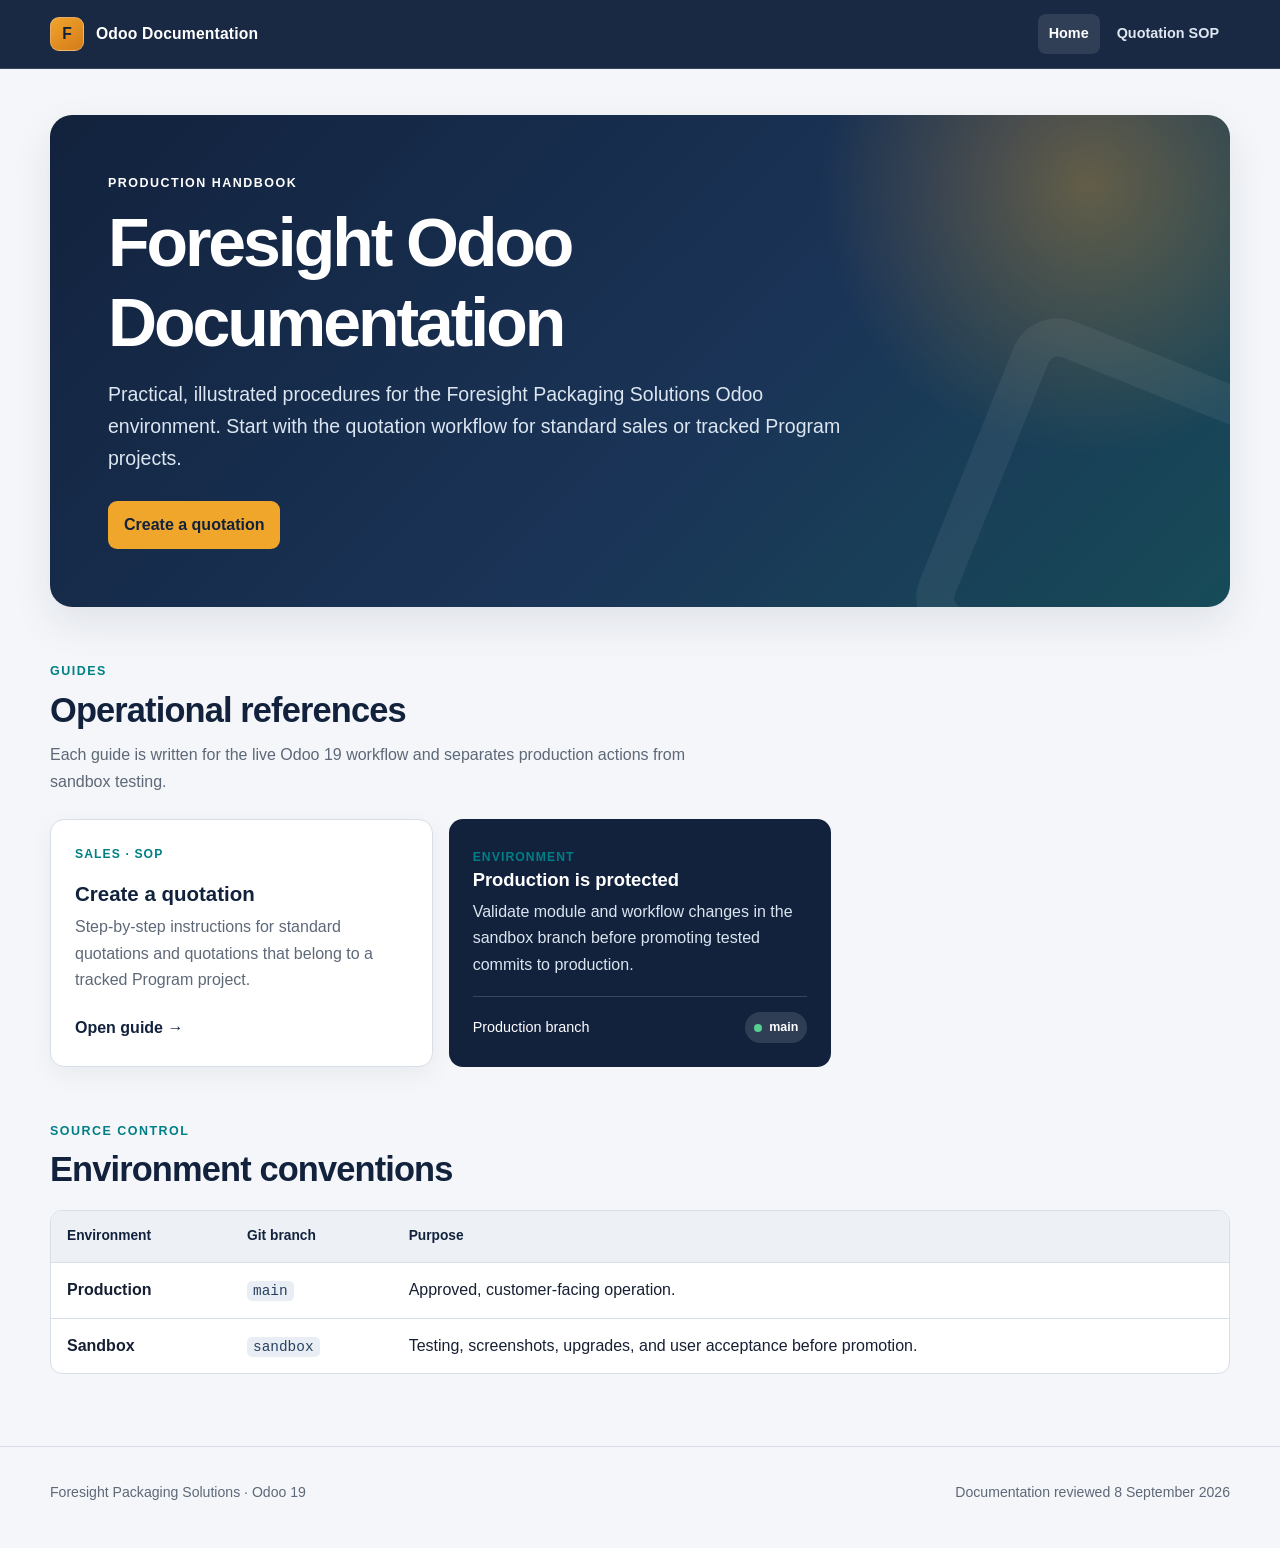
==== docs/index.html @ 3a99ae51 "Publish sanitized Odoo quotation documentation" ====
<!doctype html>
<html lang="en">
<head>
  <meta charset="utf-8">
  <meta name="viewport" content="width=device-width, initial-scale=1">
  <meta name="description" content="Operational documentation for the Foresight Packaging Solutions Odoo environment.">
  <meta name="theme-color" content="#12223d">
  <title>Foresight Odoo Documentation</title>
  <link rel="stylesheet" href="assets/docs.css">
</head>
<body>
  <a class="skip-link" href="#main">Skip to documentation</a>
  <header class="site-header">
    <div class="header-inner">
      <a class="brand" href="index.html" aria-label="Foresight Odoo Documentation home">
        <span class="brand-mark" aria-hidden="true">F</span>
        <span>Odoo Documentation</span>
      </a>
      <nav class="site-nav" aria-label="Primary navigation">
        <a href="index.html" aria-current="page">Home</a>
        <a href="quotation-sop.html">Quotation SOP</a>
      </nav>
    </div>
  </header>

  <main id="main" class="page-shell">
    <section class="hero" aria-labelledby="home-title">
      <p class="eyebrow">Production handbook</p>
      <h1 id="home-title">Foresight Odoo Documentation</h1>
      <p class="lede">Practical, illustrated procedures for the Foresight Packaging Solutions Odoo environment. Start with the quotation workflow for standard sales or tracked Program projects.</p>
      <div class="hero-actions">
        <a class="button button-primary" href="quotation-sop.html">Create a quotation</a>
      </div>
    </section>

    <section class="section" aria-labelledby="guides-title">
      <p class="eyebrow">Guides</p>
      <h2 id="guides-title">Operational references</h2>
      <p class="section-intro">Each guide is written for the live Odoo 19 workflow and separates production actions from sandbox testing.</p>
      <div class="card-grid">
        <a class="doc-card" href="quotation-sop.html">
          <span class="card-kicker">Sales · SOP</span>
          <h3>Create a quotation</h3>
          <p>Step-by-step instructions for standard quotations and quotations that belong to a tracked Program project.</p>
          <span class="card-link">Open guide</span>
        </a>

        <div class="status-card">
          <span class="card-kicker">Environment</span>
          <h3>Production is protected</h3>
          <p>Validate module and workflow changes in the sandbox branch before promoting tested commits to production.</p>
          <div class="status-line">
            <span>Production branch</span>
            <span class="status-pill">main</span>
          </div>
        </div>
      </div>
    </section>

    <section class="section" aria-labelledby="environment-title">
      <p class="eyebrow">Source control</p>
      <h2 id="environment-title">Environment conventions</h2>
      <table class="environment-table">
        <thead>
          <tr>
            <th scope="col">Environment</th>
            <th scope="col">Git branch</th>
            <th scope="col">Purpose</th>
          </tr>
        </thead>
        <tbody>
          <tr>
            <td><strong>Production</strong></td>
            <td><code>main</code></td>
            <td>Approved, customer-facing operation.</td>
          </tr>
          <tr>
            <td><strong>Sandbox</strong></td>
            <td><code>sandbox</code></td>
            <td>Testing, screenshots, upgrades, and user acceptance before promotion.</td>
          </tr>
        </tbody>
      </table>
    </section>
  </main>

  <footer class="site-footer">
    <div class="footer-inner">
      <p>Foresight Packaging Solutions · Odoo 19</p>
      <p>Documentation reviewed 8 September 2026</p>
    </div>
  </footer>
</body>
</html>
---- docs/assets/docs.css ----
:root {
  color-scheme: light;
  --ink: #172033;
  --muted: #5d6878;
  --line: #d8dee8;
  --paper: #ffffff;
  --canvas: #f4f6f9;
  --navy: #12223d;
  --navy-2: #1c3152;
  --amber: #f0a52b;
  --amber-soft: #fff3dc;
  --teal: #007f86;
  --teal-soft: #e4f5f4;
  --red: #a93b30;
  --red-soft: #fff0ed;
  --green: #2d7a58;
  --green-soft: #eaf6ef;
  --shadow: 0 16px 40px rgba(18, 34, 61, 0.09);
  --radius: 14px;
}

* {
  box-sizing: border-box;
}

html {
  scroll-behavior: smooth;
}

body {
  margin: 0;
  background: var(--canvas);
  color: var(--ink);
  font-family: Inter, ui-sans-serif, -apple-system, BlinkMacSystemFont, "Segoe UI", sans-serif;
  font-size: 16px;
  line-height: 1.65;
}

img {
  display: block;
  max-width: 100%;
}

a {
  color: var(--teal);
  text-decoration-thickness: 1px;
  text-underline-offset: 3px;
}

a:hover {
  color: #005e64;
}

.skip-link {
  position: fixed;
  z-index: 100;
  top: 10px;
  left: 10px;
  padding: 10px 14px;
  border-radius: 8px;
  background: var(--paper);
  color: var(--ink);
  transform: translateY(-160%);
  transition: transform 160ms ease;
}

.skip-link:focus {
  transform: translateY(0);
}

.site-header {
  position: sticky;
  z-index: 20;
  top: 0;
  border-bottom: 1px solid rgba(255, 255, 255, 0.13);
  background: rgba(18, 34, 61, 0.97);
  color: #fff;
  backdrop-filter: blur(12px);
}

.header-inner {
  display: flex;
  width: min(1180px, calc(100% - 36px));
  min-height: 68px;
  margin: 0 auto;
  align-items: center;
  justify-content: space-between;
  gap: 24px;
}

.brand {
  display: flex;
  align-items: center;
  gap: 12px;
  color: #fff;
  font-size: 0.98rem;
  font-weight: 720;
  letter-spacing: 0.01em;
  text-decoration: none;
}

.brand-mark {
  display: grid;
  width: 34px;
  height: 34px;
  border: 1px solid rgba(255, 255, 255, 0.3);
  border-radius: 9px;
  background: linear-gradient(145deg, var(--amber), #d57b1a);
  color: var(--navy);
  place-items: center;
  font-weight: 850;
}

.site-nav {
  display: flex;
  align-items: center;
  gap: 6px;
}

.site-nav a {
  padding: 8px 11px;
  border-radius: 8px;
  color: #dfe7f2;
  font-size: 0.9rem;
  font-weight: 600;
  text-decoration: none;
}

.site-nav a:hover,
.site-nav a[aria-current="page"] {
  background: rgba(255, 255, 255, 0.1);
  color: #fff;
}

.page-shell {
  width: min(1180px, calc(100% - 36px));
  margin: 0 auto;
  padding: 46px 0 72px;
}

.eyebrow {
  margin: 0 0 8px;
  color: var(--teal);
  font-size: 0.78rem;
  font-weight: 800;
  letter-spacing: 0.12em;
  text-transform: uppercase;
}

h1,
h2,
h3 {
  margin-top: 0;
  color: var(--navy);
  line-height: 1.18;
}

h1 {
  max-width: 820px;
  margin-bottom: 16px;
  font-size: clamp(2.15rem, 6vw, 4.25rem);
  letter-spacing: -0.045em;
}

h2 {
  margin-bottom: 12px;
  font-size: clamp(1.55rem, 3vw, 2.15rem);
  letter-spacing: -0.025em;
}

h3 {
  margin-bottom: 8px;
  font-size: 1.15rem;
}

p {
  margin: 0 0 1rem;
}

.lede {
  max-width: 760px;
  margin-bottom: 26px;
  color: var(--muted);
  font-size: clamp(1.05rem, 2vw, 1.22rem);
}

.hero {
  position: relative;
  overflow: hidden;
  min-height: 330px;
  padding: clamp(30px, 5vw, 58px);
  border-radius: 22px;
  background:
    radial-gradient(circle at 88% 14%, rgba(240, 165, 43, 0.34), transparent 24%),
    linear-gradient(135deg, #12223d 0%, #1a3457 58%, #174b58 100%);
  box-shadow: var(--shadow);
  color: #fff;
}

.hero::after {
  position: absolute;
  right: -70px;
  bottom: -95px;
  width: 270px;
  height: 270px;
  border: 38px solid rgba(255, 255, 255, 0.06);
  border-radius: 48px;
  content: "";
  transform: rotate(22deg);
}

.hero h1,
.hero .eyebrow {
  color: #fff;
}

.hero .lede {
  color: #dce6f1;
}

.hero-actions {
  display: flex;
  flex-wrap: wrap;
  gap: 10px;
}

.button {
  display: inline-flex;
  min-height: 44px;
  padding: 10px 15px;
  border: 1px solid transparent;
  border-radius: 9px;
  align-items: center;
  justify-content: center;
  gap: 8px;
  font-weight: 720;
  text-decoration: none;
}

.button-primary {
  background: var(--amber);
  color: var(--navy);
}

.button-primary:hover {
  background: #ffb94a;
  color: var(--navy);
}

.button-secondary {
  border-color: rgba(255, 255, 255, 0.34);
  background: rgba(255, 255, 255, 0.08);
  color: #fff;
}

.button-secondary:hover {
  background: rgba(255, 255, 255, 0.15);
  color: #fff;
}

.section {
  padding-top: 54px;
}

.section-intro {
  max-width: 680px;
  color: var(--muted);
}

.card-grid {
  display: grid;
  grid-template-columns: repeat(3, minmax(0, 1fr));
  gap: 16px;
  margin-top: 24px;
}

.doc-card {
  display: flex;
  min-height: 230px;
  padding: 24px;
  border: 1px solid var(--line);
  border-radius: var(--radius);
  background: var(--paper);
  box-shadow: 0 8px 24px rgba(18, 34, 61, 0.05);
  flex-direction: column;
  text-decoration: none;
  transition: transform 160ms ease, box-shadow 160ms ease, border-color 160ms ease;
}

.doc-card:hover {
  border-color: #aeb8c8;
  box-shadow: 0 16px 34px rgba(18, 34, 61, 0.09);
  transform: translateY(-3px);
}

.card-kicker {
  margin-bottom: 18px;
  color: var(--teal);
  font-size: 0.76rem;
  font-weight: 820;
  letter-spacing: 0.09em;
  text-transform: uppercase;
}

.doc-card h3 {
  font-size: 1.28rem;
}

.doc-card p {
  color: var(--muted);
}

.card-link {
  margin-top: auto;
  color: var(--navy);
  font-weight: 760;
}

.card-link::after {
  content: "  →";
}

.status-card {
  min-height: 230px;
  padding: 24px;
  border-radius: var(--radius);
  background: var(--navy);
  color: #fff;
}

.status-card h3 {
  color: #fff;
}

.status-card p {
  color: #dbe5ef;
}

.status-line {
  display: flex;
  margin-top: 18px;
  padding-top: 15px;
  border-top: 1px solid rgba(255, 255, 255, 0.16);
  align-items: center;
  justify-content: space-between;
  gap: 12px;
  font-size: 0.9rem;
}

.status-pill,
.meta-pill {
  display: inline-flex;
  align-items: center;
  gap: 7px;
  padding: 5px 9px;
  border-radius: 999px;
  font-size: 0.78rem;
  font-weight: 760;
}

.status-pill {
  background: rgba(255, 255, 255, 0.12);
  color: #fff;
}

.status-pill::before {
  width: 8px;
  height: 8px;
  border-radius: 50%;
  background: #57cf91;
  content: "";
}

.environment-table,
.comparison-table {
  width: 100%;
  margin-top: 20px;
  border-collapse: separate;
  border: 1px solid var(--line);
  border-radius: 12px;
  border-spacing: 0;
  overflow: hidden;
  background: var(--paper);
}

.environment-table th,
.environment-table td,
.comparison-table th,
.comparison-table td {
  padding: 14px 16px;
  border-bottom: 1px solid var(--line);
  text-align: left;
  vertical-align: top;
}

.environment-table th,
.comparison-table th {
  background: #edf1f6;
  color: var(--navy);
  font-size: 0.86rem;
}

.environment-table tr:last-child td,
.comparison-table tr:last-child td {
  border-bottom: 0;
}

code {
  padding: 2px 6px;
  border-radius: 5px;
  background: #e9eef5;
  color: #27415f;
  font-size: 0.9em;
}

.breadcrumbs {
  display: flex;
  margin-bottom: 22px;
  align-items: center;
  gap: 9px;
  color: var(--muted);
  font-size: 0.88rem;
}

.breadcrumbs a {
  color: var(--muted);
}

.guide-head {
  padding: 36px;
  border: 1px solid var(--line);
  border-top: 5px solid var(--amber);
  border-radius: 16px;
  background: var(--paper);
  box-shadow: var(--shadow);
}

.guide-head h1 {
  font-size: clamp(2.1rem, 5vw, 3.75rem);
}

.guide-meta {
  display: flex;
  flex-wrap: wrap;
  gap: 8px;
  margin-top: 22px;
}

.meta-pill {
  background: #edf1f6;
  color: #34455d;
}

.guide-layout {
  display: grid;
  grid-template-columns: 240px minmax(0, 1fr);
  gap: 34px;
  margin-top: 34px;
  align-items: start;
}

.toc {
  position: sticky;
  top: 92px;
  padding: 18px;
  border: 1px solid var(--line);
  border-radius: 12px;
  background: var(--paper);
}

.toc strong {
  display: block;
  margin-bottom: 8px;
  color: var(--navy);
  font-size: 0.83rem;
  letter-spacing: 0.08em;
  text-transform: uppercase;
}

.toc a {
  display: block;
  padding: 6px 8px;
  border-radius: 6px;
  color: var(--muted);
  font-size: 0.9rem;
  text-decoration: none;
}

.toc a:hover {
  background: #edf1f6;
  color: var(--navy);
}

.guide-content {
  min-width: 0;
}

.guide-section {
  scroll-margin-top: 92px;
  margin-bottom: 46px;
  padding: 30px;
  border: 1px solid var(--line);
  border-radius: 14px;
  background: var(--paper);
}

.guide-section > :last-child {
  margin-bottom: 0;
}

.decision-grid {
  display: grid;
  grid-template-columns: repeat(2, minmax(0, 1fr));
  gap: 14px;
  margin-top: 18px;
}

.decision {
  padding: 18px;
  border: 1px solid var(--line);
  border-radius: 12px;
}

.decision strong {
  display: block;
  color: var(--navy);
}

.decision.no {
  border-left: 5px solid var(--teal);
  background: var(--teal-soft);
}

.decision.yes {
  border-left: 5px solid var(--amber);
  background: var(--amber-soft);
}

.callout {
  margin: 20px 0;
  padding: 16px 18px;
  border-left: 5px solid var(--teal);
  border-radius: 9px;
  background: var(--teal-soft);
}

.callout.warning {
  border-left-color: var(--amber);
  background: var(--amber-soft);
}

.callout.critical {
  border-left-color: var(--red);
  background: var(--red-soft);
}

.callout strong {
  color: var(--navy);
}

.steps {
  margin: 20px 0 0;
  padding: 0;
  counter-reset: step;
  list-style: none;
}

.steps > li {
  position: relative;
  min-height: 48px;
  margin-bottom: 20px;
  padding-left: 58px;
  counter-increment: step;
}

.steps > li::before {
  position: absolute;
  top: -2px;
  left: 0;
  display: grid;
  width: 38px;
  height: 38px;
  border-radius: 11px;
  background: var(--navy);
  color: #fff;
  content: counter(step, decimal-leading-zero);
  font-size: 0.82rem;
  font-weight: 800;
  place-items: center;
}

.steps li strong {
  color: var(--navy);
}

.steps ul {
  margin-top: 8px;
}

.figure {
  margin: 24px 0 8px;
  border: 1px solid var(--line);
  border-radius: 12px;
  overflow: hidden;
  background: #eef1f5;
}

.figure img {
  width: 100%;
  height: auto;
}

.figure figcaption {
  padding: 12px 15px;
  border-top: 1px solid var(--line);
  background: var(--paper);
  color: var(--muted);
  font-size: 0.88rem;
}

.checklist {
  display: grid;
  margin: 18px 0 0;
  padding: 0;
  gap: 10px;
  list-style: none;
}

.checklist li {
  position: relative;
  padding: 12px 14px 12px 44px;
  border: 1px solid var(--line);
  border-radius: 9px;
  background: #fafbfd;
}

.checklist li::before {
  position: absolute;
  top: 12px;
  left: 15px;
  width: 17px;
  height: 17px;
  border: 2px solid #8190a5;
  border-radius: 4px;
  content: "";
}

.action-bar {
  display: flex;
  flex-wrap: wrap;
  gap: 10px;
  margin-top: 20px;
}

.print-button {
  min-height: 42px;
  padding: 9px 14px;
  border: 0;
  border-radius: 8px;
  background: var(--navy);
  color: #fff;
  cursor: pointer;
  font: inherit;
  font-weight: 700;
}

.print-button:hover {
  background: var(--navy-2);
}

.site-footer {
  padding: 34px 0 44px;
  border-top: 1px solid var(--line);
  color: var(--muted);
  font-size: 0.88rem;
}

.footer-inner {
  display: flex;
  width: min(1180px, calc(100% - 36px));
  margin: 0 auto;
  justify-content: space-between;
  gap: 18px;
}

.footer-inner p {
  margin: 0;
}

@media (max-width: 880px) {
  .card-grid {
    grid-template-columns: 1fr 1fr;
  }

  .guide-layout {
    grid-template-columns: 1fr;
  }

  .toc {
    position: static;
    columns: 2;
  }

  .toc strong {
    column-span: all;
  }
}

@media (max-width: 640px) {
  .header-inner {
    min-height: auto;
    padding: 12px 0;
    align-items: flex-start;
    flex-direction: column;
    gap: 8px;
  }

  .site-header {
    position: static;
  }

  .site-nav {
    width: 100%;
    overflow-x: auto;
  }

  .page-shell {
    padding-top: 26px;
  }

  .hero,
  .guide-head,
  .guide-section {
    padding: 24px;
  }

  .card-grid,
  .decision-grid {
    grid-template-columns: 1fr;
  }

  .toc {
    columns: 1;
  }

  .footer-inner {
    flex-direction: column;
  }
}

@media (prefers-reduced-motion: reduce) {
  html {
    scroll-behavior: auto;
  }

  *,
  *::before,
  *::after {
    transition-duration: 0.01ms !important;
  }
}

@media print {
  @page {
    margin: 0.55in;
  }

  body {
    background: #fff;
    color: #000;
    font-size: 11pt;
  }

  .site-header,
  .toc,
  .print-button,
  .site-footer,
  .breadcrumbs {
    display: none !important;
  }

  .page-shell,
  .guide-layout {
    width: 100%;
    margin: 0;
    padding: 0;
  }

  .guide-layout {
    display: block;
  }

  .guide-head,
  .guide-section {
    padding: 16px 0;
    border: 0;
    box-shadow: none;
    break-inside: avoid;
  }

  .guide-section {
    border-top: 1px solid #999;
  }

  .figure {
    break-inside: avoid;
  }

  a {
    color: #000;
    text-decoration: none;
  }
}
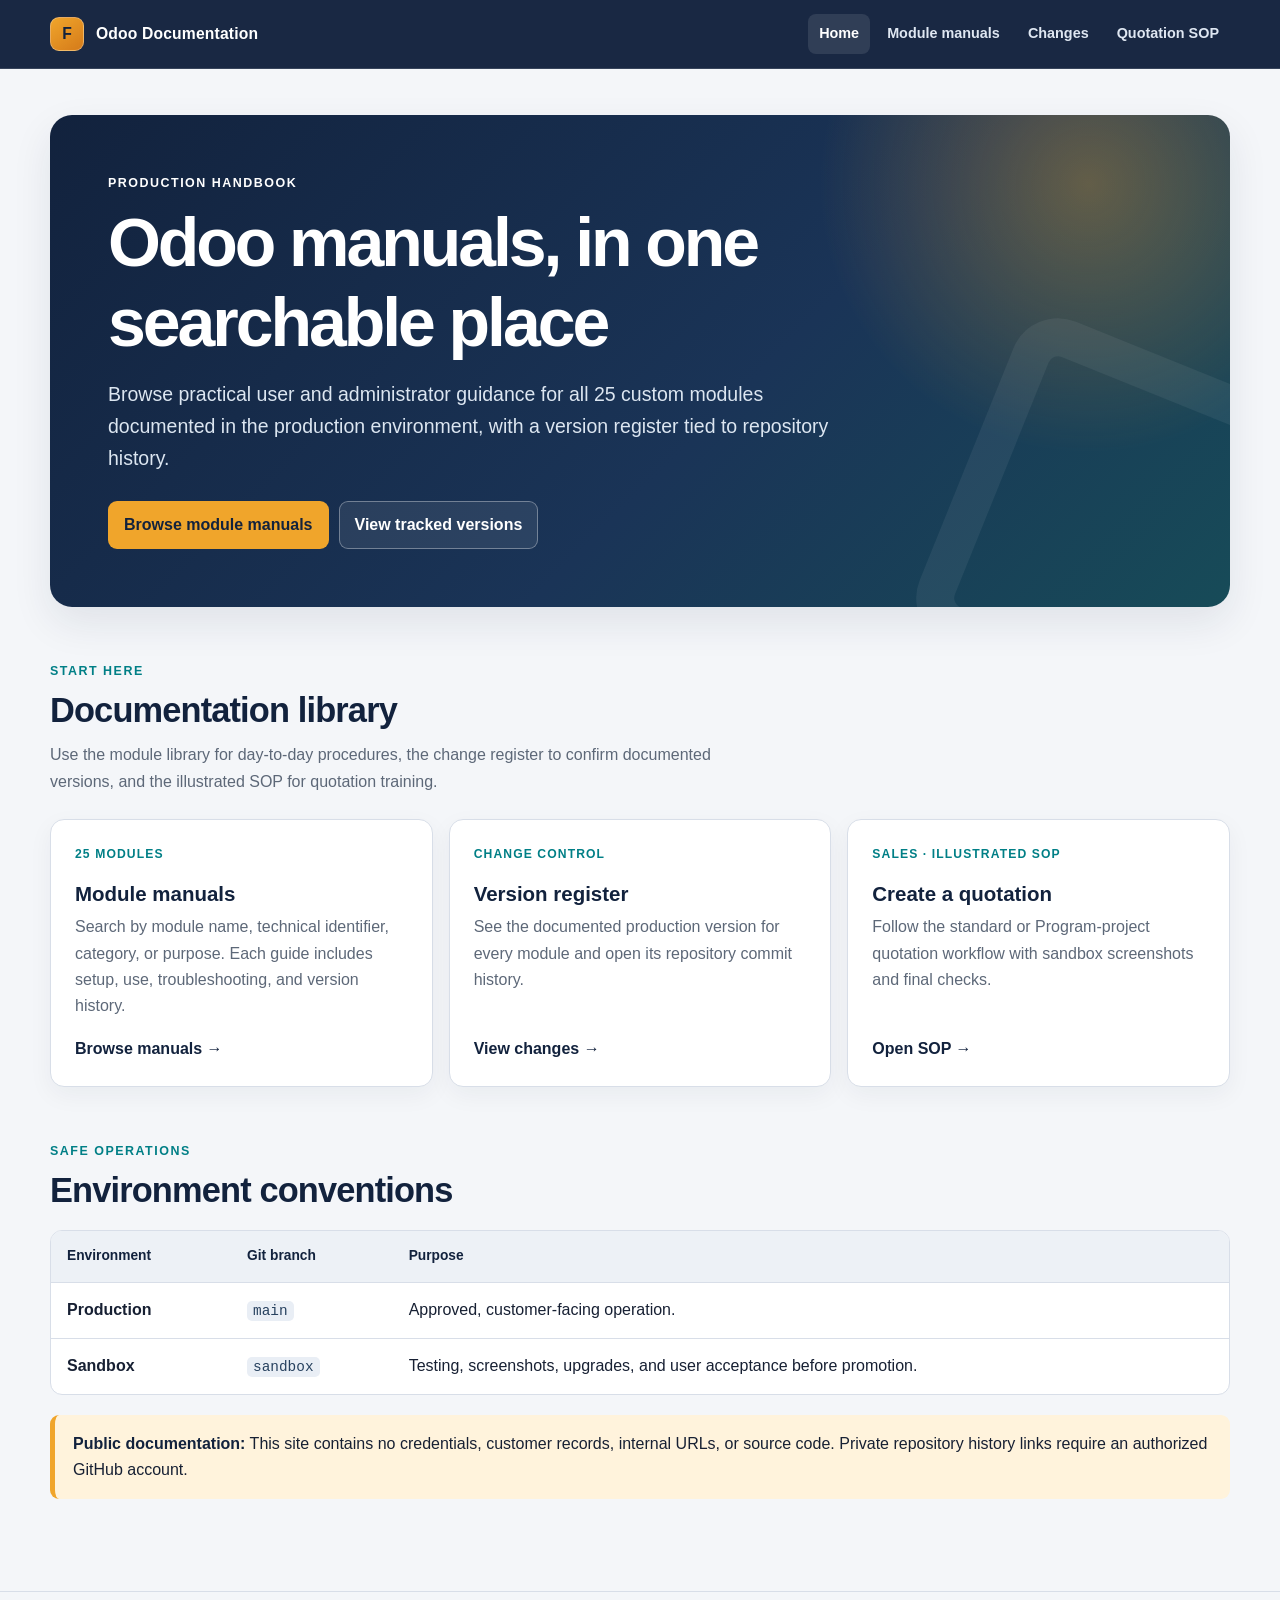
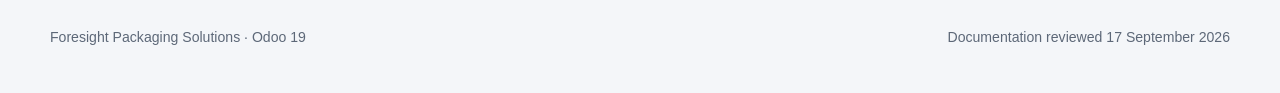
==== commit 74841ab4: "Expand documentation home for module manuals" ====
--- a/docs/index.html
+++ b/docs/index.html
@@ -3,92 +3,32 @@
 <head>
   <meta charset="utf-8">
   <meta name="viewport" content="width=device-width, initial-scale=1">
-  <meta name="description" content="Operational documentation for the Foresight Packaging Solutions Odoo environment.">
+  <meta name="description" content="Browsable user manuals and version tracking for Foresight Packaging Solutions Odoo modules.">
   <meta name="theme-color" content="#12223d">
   <title>Foresight Odoo Documentation</title>
+  <link rel="icon" href="favicon.svg" type="image/svg+xml">
   <link rel="stylesheet" href="assets/docs.css">
 </head>
 <body>
   <a class="skip-link" href="#main">Skip to documentation</a>
-  <header class="site-header">
-    <div class="header-inner">
-      <a class="brand" href="index.html" aria-label="Foresight Odoo Documentation home">
-        <span class="brand-mark" aria-hidden="true">F</span>
-        <span>Odoo Documentation</span>
-      </a>
-      <nav class="site-nav" aria-label="Primary navigation">
-        <a href="index.html" aria-current="page">Home</a>
-        <a href="quotation-sop.html">Quotation SOP</a>
-      </nav>
-    </div>
-  </header>
-
+  <header class="site-header"><div class="header-inner"><a class="brand" href="index.html"><span class="brand-mark">F</span><span>Odoo Documentation</span></a><nav class="site-nav"><a href="index.html" aria-current="page">Home</a><a href="modules.html">Module manuals</a><a href="changes.html">Changes</a><a href="quotation-sop.html">Quotation SOP</a></nav></div></header>
   <main id="main" class="page-shell">
     <section class="hero" aria-labelledby="home-title">
       <p class="eyebrow">Production handbook</p>
-      <h1 id="home-title">Foresight Odoo Documentation</h1>
-      <p class="lede">Practical, illustrated procedures for the Foresight Packaging Solutions Odoo environment. Start with the quotation workflow for standard sales or tracked Program projects.</p>
-      <div class="hero-actions">
-        <a class="button button-primary" href="quotation-sop.html">Create a quotation</a>
+      <h1 id="home-title">Odoo manuals, in one searchable place</h1>
+      <p class="lede">Browse practical user and administrator guidance for all 25 custom modules documented in the production environment, with a version register tied to repository history.</p>
+      <div class="hero-actions"><a class="button button-primary" href="modules.html">Browse module manuals</a><a class="button button-secondary" href="changes.html">View tracked versions</a></div>
+    </section>
+    <section class="section" aria-labelledby="guides-title">
+      <p class="eyebrow">Start here</p><h2 id="guides-title">Documentation library</h2><p class="section-intro">Use the module library for day-to-day procedures, the change register to confirm documented versions, and the illustrated SOP for quotation training.</p>
+      <div class="card-grid">
+        <a class="doc-card" href="modules.html"><span class="card-kicker">25 modules</span><h3>Module manuals</h3><p>Search by module name, technical identifier, category, or purpose. Each guide includes setup, use, troubleshooting, and version history.</p><span class="card-link">Browse manuals</span></a>
+        <a class="doc-card" href="changes.html"><span class="card-kicker">Change control</span><h3>Version register</h3><p>See the documented production version for every module and open its repository commit history.</p><span class="card-link">View changes</span></a>
+        <a class="doc-card" href="quotation-sop.html"><span class="card-kicker">Sales · Illustrated SOP</span><h3>Create a quotation</h3><p>Follow the standard or Program-project quotation workflow with sandbox screenshots and final checks.</p><span class="card-link">Open SOP</span></a>
       </div>
     </section>
-
-    <section class="section" aria-labelledby="guides-title">
-      <p class="eyebrow">Guides</p>
-      <h2 id="guides-title">Operational references</h2>
-      <p class="section-intro">Each guide is written for the live Odoo 19 workflow and separates production actions from sandbox testing.</p>
-      <div class="card-grid">
-        <a class="doc-card" href="quotation-sop.html">
-          <span class="card-kicker">Sales · SOP</span>
-          <h3>Create a quotation</h3>
-          <p>Step-by-step instructions for standard quotations and quotations that belong to a tracked Program project.</p>
-          <span class="card-link">Open guide</span>
-        </a>
-
-        <div class="status-card">
-          <span class="card-kicker">Environment</span>
-          <h3>Production is protected</h3>
-          <p>Validate module and workflow changes in the sandbox branch before promoting tested commits to production.</p>
-          <div class="status-line">
-            <span>Production branch</span>
-            <span class="status-pill">main</span>
-          </div>
-        </div>
-      </div>
-    </section>
-
-    <section class="section" aria-labelledby="environment-title">
-      <p class="eyebrow">Source control</p>
-      <h2 id="environment-title">Environment conventions</h2>
-      <table class="environment-table">
-        <thead>
-          <tr>
-            <th scope="col">Environment</th>
-            <th scope="col">Git branch</th>
-            <th scope="col">Purpose</th>
-          </tr>
-        </thead>
-        <tbody>
-          <tr>
-            <td><strong>Production</strong></td>
-            <td><code>main</code></td>
-            <td>Approved, customer-facing operation.</td>
-          </tr>
-          <tr>
-            <td><strong>Sandbox</strong></td>
-            <td><code>sandbox</code></td>
-            <td>Testing, screenshots, upgrades, and user acceptance before promotion.</td>
-          </tr>
-        </tbody>
-      </table>
-    </section>
+    <section class="section" aria-labelledby="environment-title"><p class="eyebrow">Safe operations</p><h2 id="environment-title">Environment conventions</h2><table class="environment-table"><thead><tr><th>Environment</th><th>Git branch</th><th>Purpose</th></tr></thead><tbody><tr><td><strong>Production</strong></td><td><code>main</code></td><td>Approved, customer-facing operation.</td></tr><tr><td><strong>Sandbox</strong></td><td><code>sandbox</code></td><td>Testing, screenshots, upgrades, and user acceptance before promotion.</td></tr></tbody></table><div class="callout warning"><strong>Public documentation:</strong> This site contains no credentials, customer records, internal URLs, or source code. Private repository history links require an authorized GitHub account.</div></section>
   </main>
-
-  <footer class="site-footer">
-    <div class="footer-inner">
-      <p>Foresight Packaging Solutions · Odoo 19</p>
-      <p>Documentation reviewed 8 September 2026</p>
-    </div>
-  </footer>
+  <footer class="site-footer"><div class="footer-inner"><p>Foresight Packaging Solutions · Odoo 19</p><p>Documentation reviewed 17 September 2026</p></div></footer>
 </body>
 </html>
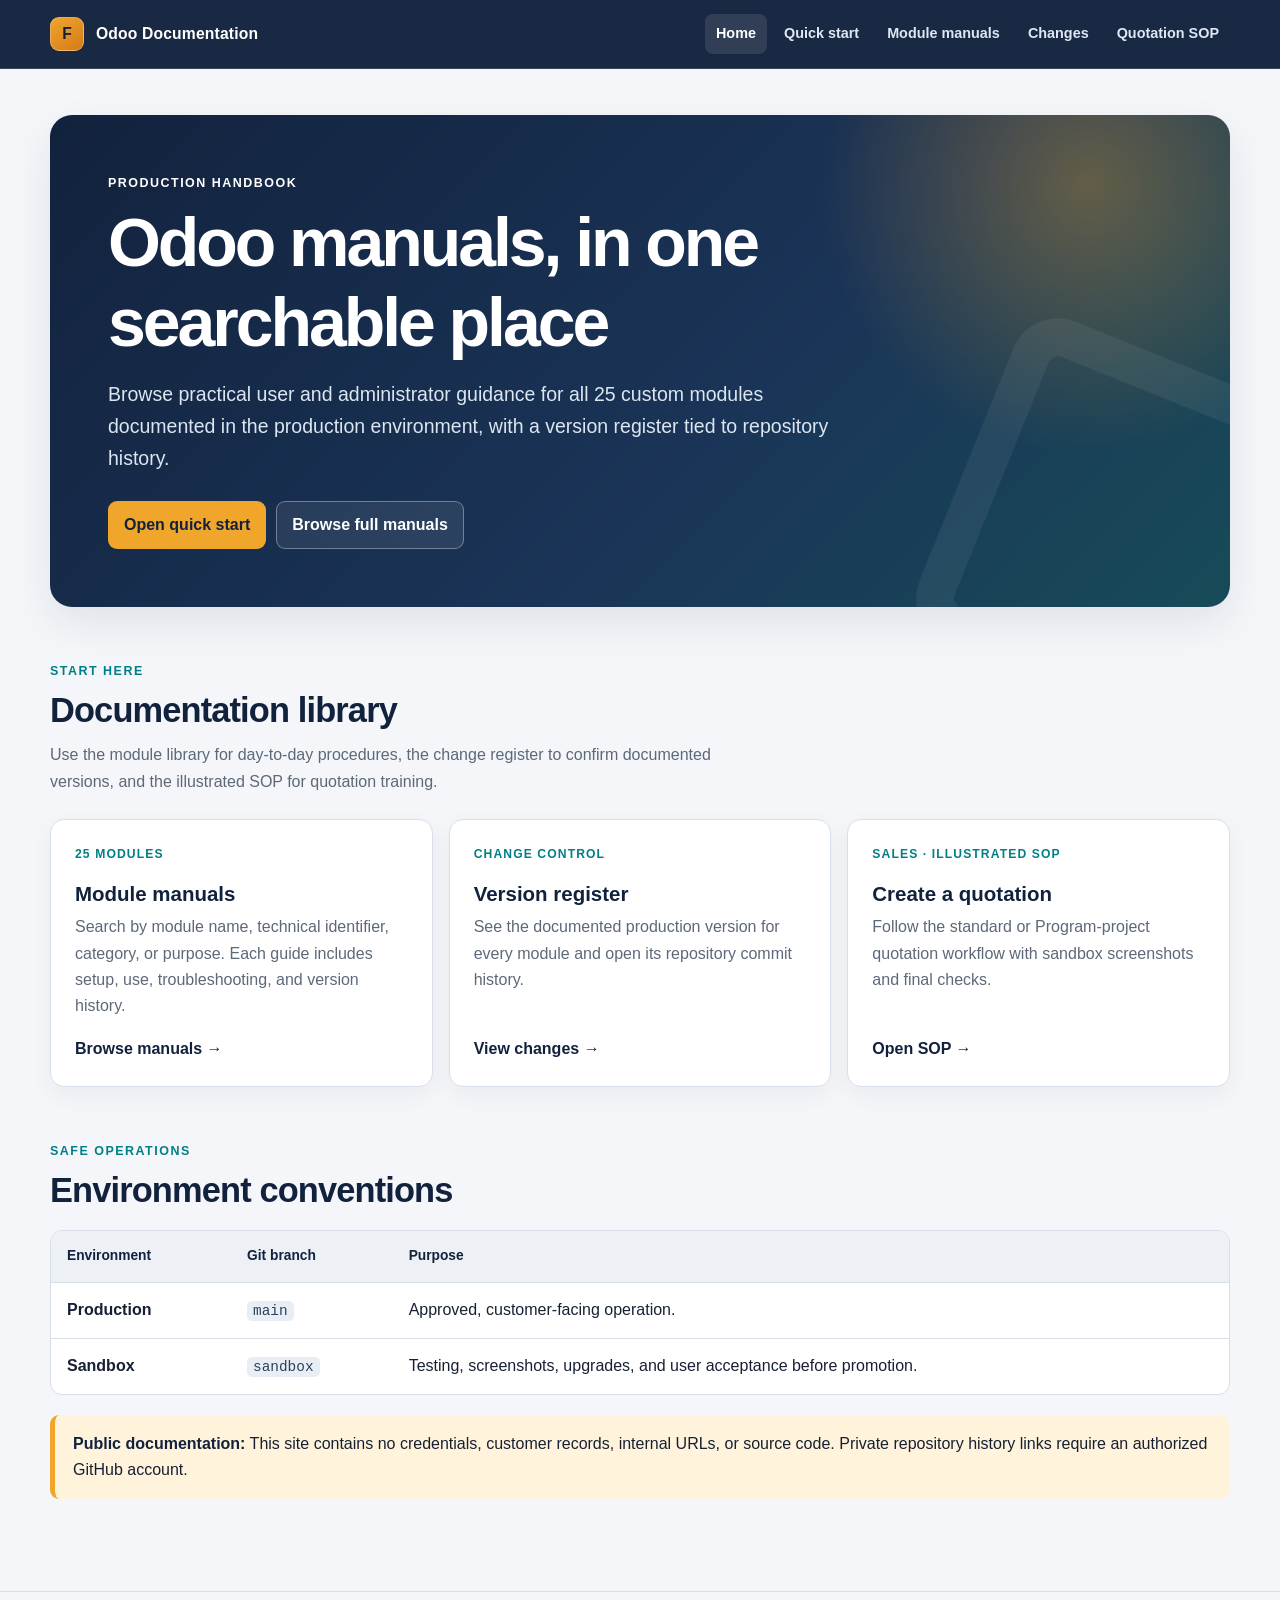
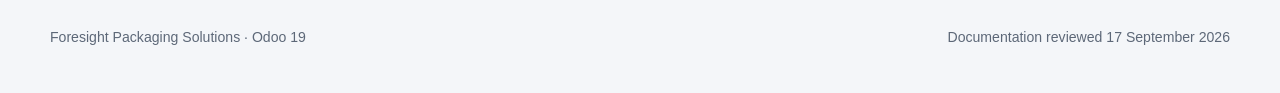
==== commit 5f1fbd06: "Add module quick start guide" ====
--- a/docs/index.html
+++ b/docs/index.html
@@ -11,13 +11,13 @@
 </head>
 <body>
   <a class="skip-link" href="#main">Skip to documentation</a>
-  <header class="site-header"><div class="header-inner"><a class="brand" href="index.html"><span class="brand-mark">F</span><span>Odoo Documentation</span></a><nav class="site-nav"><a href="index.html" aria-current="page">Home</a><a href="modules.html">Module manuals</a><a href="changes.html">Changes</a><a href="quotation-sop.html">Quotation SOP</a></nav></div></header>
+  <header class="site-header"><div class="header-inner"><a class="brand" href="index.html"><span class="brand-mark">F</span><span>Odoo Documentation</span></a><nav class="site-nav"><a href="index.html" aria-current="page">Home</a><a href="quick-start.html">Quick start</a><a href="modules.html">Module manuals</a><a href="changes.html">Changes</a><a href="quotation-sop.html">Quotation SOP</a></nav></div></header>
   <main id="main" class="page-shell">
     <section class="hero" aria-labelledby="home-title">
       <p class="eyebrow">Production handbook</p>
       <h1 id="home-title">Odoo manuals, in one searchable place</h1>
       <p class="lede">Browse practical user and administrator guidance for all 25 custom modules documented in the production environment, with a version register tied to repository history.</p>
-      <div class="hero-actions"><a class="button button-primary" href="modules.html">Browse module manuals</a><a class="button button-secondary" href="changes.html">View tracked versions</a></div>
+      <div class="hero-actions"><a class="button button-primary" href="quick-start.html">Open quick start</a><a class="button button-secondary" href="modules.html">Browse full manuals</a></div>
     </section>
     <section class="section" aria-labelledby="guides-title">
       <p class="eyebrow">Start here</p><h2 id="guides-title">Documentation library</h2><p class="section-intro">Use the module library for day-to-day procedures, the change register to confirm documented versions, and the illustrated SOP for quotation training.</p>
--- a/docs/assets/docs.css
+++ b/docs/assets/docs.css
@@ -811,3 +811,32 @@
     text-decoration: none;
   }
 }
+
+/* Module manual library */
+.library-head { padding: 34px; border: 1px solid var(--line); border-top: 5px solid var(--teal); border-radius: 16px; background: var(--paper); box-shadow: var(--shadow); }
+.library-tools { display: grid; grid-template-columns: minmax(0, 2fr) minmax(220px, 1fr); gap: 14px; margin-top: 24px; }
+.library-tools label { color: var(--navy); font-size: .82rem; font-weight: 760; }
+.library-tools input, .library-tools select { width: 100%; min-height: 46px; margin-top: 6px; padding: 9px 12px; border: 1px solid var(--line); border-radius: 9px; background: #fff; color: var(--ink); font: inherit; }
+.library-tools input:focus, .library-tools select:focus { outline: 3px solid rgba(0,127,134,.18); border-color: var(--teal); }
+.result-count { margin: 14px 0 0; color: var(--muted); font-size: .9rem; }
+.module-grid { display: grid; grid-template-columns: repeat(3, minmax(0,1fr)); gap: 16px; margin-top: 24px; }
+.module-card { display: flex; min-height: 270px; padding: 22px; border: 1px solid var(--line); border-radius: var(--radius); background: var(--paper); box-shadow: 0 8px 24px rgba(18,34,61,.05); flex-direction: column; color: inherit; text-decoration: none; transition: transform 160ms ease, box-shadow 160ms ease, border-color 160ms ease; }
+.module-card:hover { border-color: #aeb8c8; box-shadow: 0 16px 34px rgba(18,34,61,.1); color: inherit; transform: translateY(-3px); }
+.module-card h2 { font-size: 1.3rem; }
+.module-card p { color: var(--muted); }
+.module-meta { display: flex; margin-top: auto; padding-top: 16px; align-items: center; justify-content: space-between; gap: 10px; color: var(--teal); font-size: .88rem; font-weight: 740; }
+.compact-head { padding: 30px 34px; }
+.compact-head h1 { font-size: clamp(2rem,5vw,3.4rem); }
+.button-outline { border-color: var(--line); background: #fff; color: var(--navy); }
+.button-outline:hover { border-color: #9ca8b9; background: #f6f8fb; color: var(--navy); }
+.version-panel { display: grid; grid-template-columns: repeat(2,minmax(0,1fr)); gap: 12px; margin: 20px 0; }
+.version-panel div { padding: 16px; border: 1px solid var(--line); border-radius: 10px; background: #f8fafc; }
+.version-panel span, .version-panel strong { display: block; }
+.version-panel span { color: var(--muted); font-size: .8rem; }
+.version-panel strong { margin-top: 4px; color: var(--navy); overflow-wrap: anywhere; }
+.privacy-note { margin-top: 8px; color: var(--muted); font-size: .85rem; }
+.table-scroll { overflow-x: auto; }
+.change-table { min-width: 760px; }
+.change-table small { display: block; margin-top: 3px; color: var(--muted); }
+@media (max-width: 880px) { .module-grid { grid-template-columns: repeat(2,minmax(0,1fr)); } }
+@media (max-width: 640px) { .library-tools, .module-grid, .version-panel { grid-template-columns: 1fr; } .library-head { padding: 24px; } }
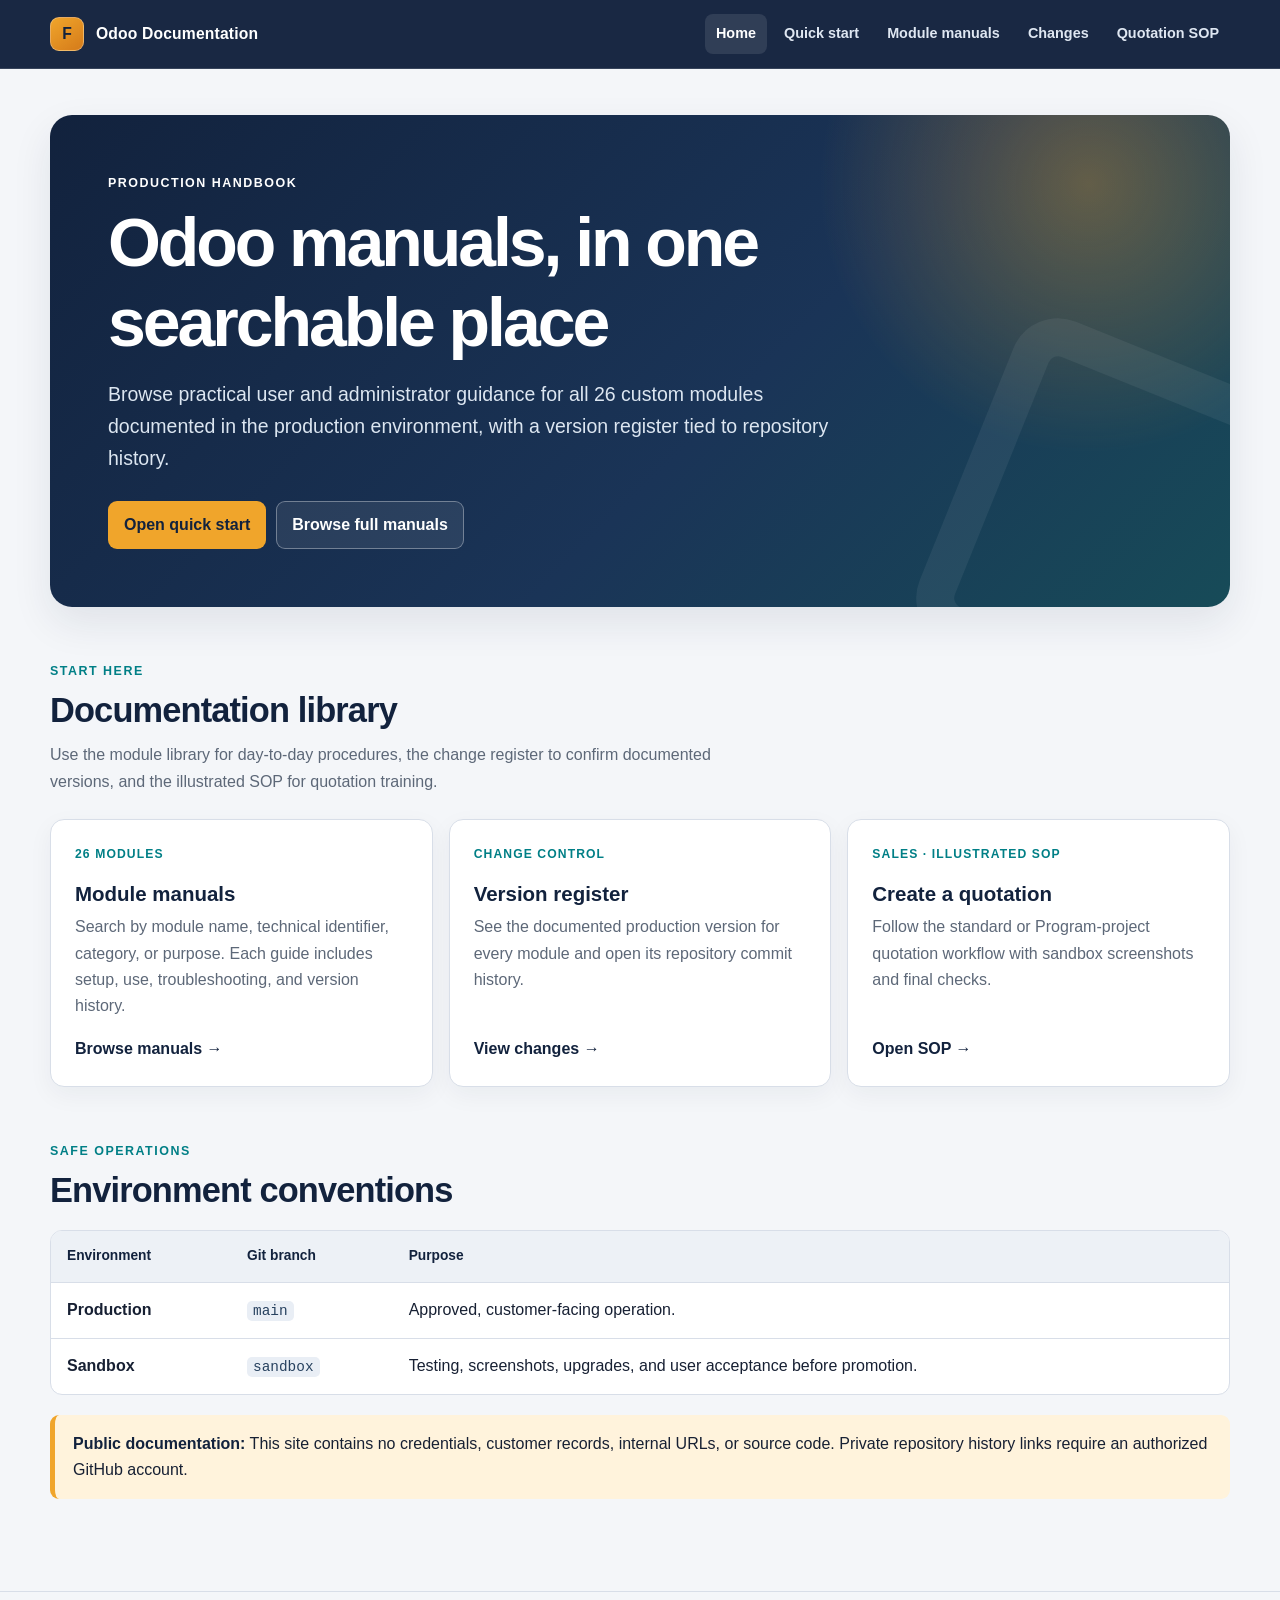
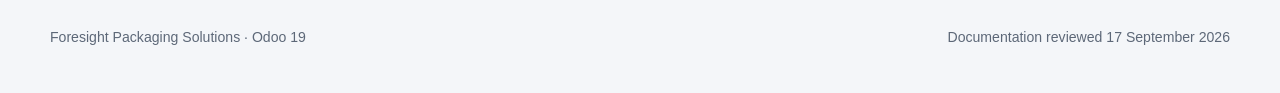
==== commit 4059793a: "Publish illustrated Blanket Orders manual" ====
--- a/docs/index.html
+++ b/docs/index.html
@@ -16,13 +16,13 @@
     <section class="hero" aria-labelledby="home-title">
       <p class="eyebrow">Production handbook</p>
       <h1 id="home-title">Odoo manuals, in one searchable place</h1>
-      <p class="lede">Browse practical user and administrator guidance for all 25 custom modules documented in the production environment, with a version register tied to repository history.</p>
+      <p class="lede">Browse practical user and administrator guidance for all 26 custom modules documented in the production environment, with a version register tied to repository history.</p>
       <div class="hero-actions"><a class="button button-primary" href="quick-start.html">Open quick start</a><a class="button button-secondary" href="modules.html">Browse full manuals</a></div>
     </section>
     <section class="section" aria-labelledby="guides-title">
       <p class="eyebrow">Start here</p><h2 id="guides-title">Documentation library</h2><p class="section-intro">Use the module library for day-to-day procedures, the change register to confirm documented versions, and the illustrated SOP for quotation training.</p>
       <div class="card-grid">
-        <a class="doc-card" href="modules.html"><span class="card-kicker">25 modules</span><h3>Module manuals</h3><p>Search by module name, technical identifier, category, or purpose. Each guide includes setup, use, troubleshooting, and version history.</p><span class="card-link">Browse manuals</span></a>
+        <a class="doc-card" href="modules.html"><span class="card-kicker">26 modules</span><h3>Module manuals</h3><p>Search by module name, technical identifier, category, or purpose. Each guide includes setup, use, troubleshooting, and version history.</p><span class="card-link">Browse manuals</span></a>
         <a class="doc-card" href="changes.html"><span class="card-kicker">Change control</span><h3>Version register</h3><p>See the documented production version for every module and open its repository commit history.</p><span class="card-link">View changes</span></a>
         <a class="doc-card" href="quotation-sop.html"><span class="card-kicker">Sales · Illustrated SOP</span><h3>Create a quotation</h3><p>Follow the standard or Program-project quotation workflow with sandbox screenshots and final checks.</p><span class="card-link">Open SOP</span></a>
       </div>
--- a/docs/assets/docs.css
+++ b/docs/assets/docs.css
@@ -840,3 +840,20 @@
 .change-table small { display: block; margin-top: 3px; color: var(--muted); }
 @media (max-width: 880px) { .module-grid { grid-template-columns: repeat(2,minmax(0,1fr)); } }
 @media (max-width: 640px) { .library-tools, .module-grid, .version-panel { grid-template-columns: 1fr; } .library-head { padding: 24px; } }
+.quick-rules { display: grid; grid-template-columns: repeat(3,minmax(0,1fr)); gap: 12px; margin-top: 22px; }
+.quick-rules div { display: flex; padding: 14px; border: 1px solid var(--line); border-radius: 10px; background: #f8fafc; align-items: center; gap: 12px; }
+.quick-rules strong { display: grid; width: 32px; height: 32px; flex: 0 0 auto; border-radius: 9px; background: var(--navy); color: #fff; place-items: center; }
+.quick-rules span { color: var(--muted); font-size: .9rem; }
+.quick-start-list { margin-top: 38px; }
+.quick-category { margin-bottom: 44px; }
+.quick-category-head h2 { margin-bottom: 18px; }
+.quick-grid { display: grid; grid-template-columns: repeat(2,minmax(0,1fr)); gap: 14px; }
+.quick-card { display: flex; min-height: 260px; padding: 22px; border: 1px solid var(--line); border-radius: var(--radius); background: var(--paper); flex-direction: column; }
+.quick-card > div { display: flex; align-items: flex-start; justify-content: space-between; gap: 14px; }
+.quick-card h3 { max-width: 72%; }
+.quick-card dl { margin: 12px 0 18px; }
+.quick-card dt { margin-top: 11px; color: var(--navy); font-size: .8rem; font-weight: 800; letter-spacing: .04em; text-transform: uppercase; }
+.quick-card dd { margin: 3px 0 0; color: var(--muted); }
+.quick-card a { margin-top: auto; font-weight: 740; }
+@media (max-width: 880px) { .quick-rules { grid-template-columns: 1fr; } }
+@media (max-width: 640px) { .quick-grid { grid-template-columns: 1fr; } }
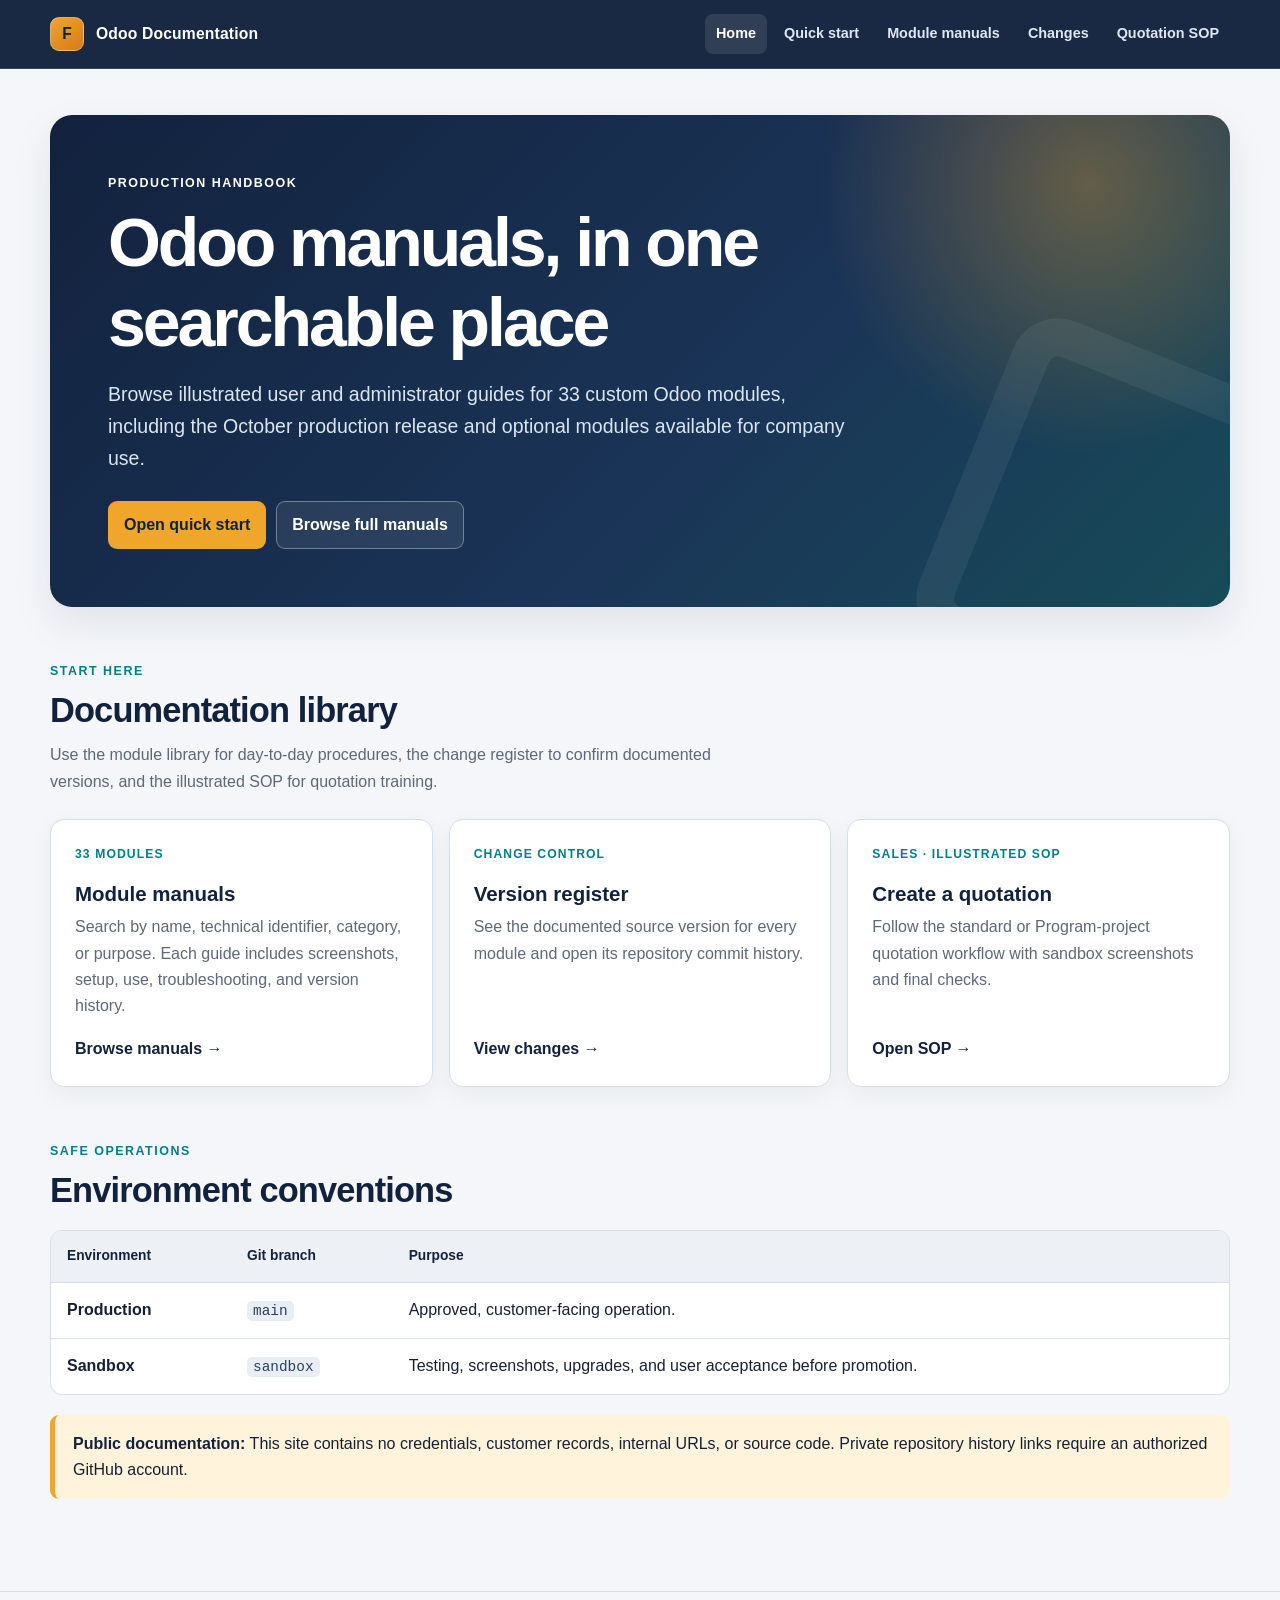
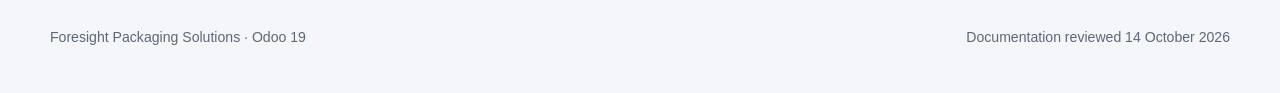
==== commit 50cb186e: "Document 33 Odoo modules with screenshots and October release guides" ====
--- a/docs/index.html
+++ b/docs/index.html
@@ -16,19 +16,19 @@
     <section class="hero" aria-labelledby="home-title">
       <p class="eyebrow">Production handbook</p>
       <h1 id="home-title">Odoo manuals, in one searchable place</h1>
-      <p class="lede">Browse practical user and administrator guidance for all 26 custom modules documented in the production environment, with a version register tied to repository history.</p>
+      <p class="lede">Browse illustrated user and administrator guides for 33 custom Odoo modules, including the October production release and optional modules available for company use.</p>
       <div class="hero-actions"><a class="button button-primary" href="quick-start.html">Open quick start</a><a class="button button-secondary" href="modules.html">Browse full manuals</a></div>
     </section>
     <section class="section" aria-labelledby="guides-title">
       <p class="eyebrow">Start here</p><h2 id="guides-title">Documentation library</h2><p class="section-intro">Use the module library for day-to-day procedures, the change register to confirm documented versions, and the illustrated SOP for quotation training.</p>
       <div class="card-grid">
-        <a class="doc-card" href="modules.html"><span class="card-kicker">26 modules</span><h3>Module manuals</h3><p>Search by module name, technical identifier, category, or purpose. Each guide includes setup, use, troubleshooting, and version history.</p><span class="card-link">Browse manuals</span></a>
-        <a class="doc-card" href="changes.html"><span class="card-kicker">Change control</span><h3>Version register</h3><p>See the documented production version for every module and open its repository commit history.</p><span class="card-link">View changes</span></a>
+        <a class="doc-card" href="modules.html"><span class="card-kicker">33 modules</span><h3>Module manuals</h3><p>Search by name, technical identifier, category, or purpose. Each guide includes screenshots, setup, use, troubleshooting, and version history.</p><span class="card-link">Browse manuals</span></a>
+        <a class="doc-card" href="changes.html"><span class="card-kicker">Change control</span><h3>Version register</h3><p>See the documented source version for every module and open its repository commit history.</p><span class="card-link">View changes</span></a>
         <a class="doc-card" href="quotation-sop.html"><span class="card-kicker">Sales · Illustrated SOP</span><h3>Create a quotation</h3><p>Follow the standard or Program-project quotation workflow with sandbox screenshots and final checks.</p><span class="card-link">Open SOP</span></a>
       </div>
     </section>
     <section class="section" aria-labelledby="environment-title"><p class="eyebrow">Safe operations</p><h2 id="environment-title">Environment conventions</h2><table class="environment-table"><thead><tr><th>Environment</th><th>Git branch</th><th>Purpose</th></tr></thead><tbody><tr><td><strong>Production</strong></td><td><code>main</code></td><td>Approved, customer-facing operation.</td></tr><tr><td><strong>Sandbox</strong></td><td><code>sandbox</code></td><td>Testing, screenshots, upgrades, and user acceptance before promotion.</td></tr></tbody></table><div class="callout warning"><strong>Public documentation:</strong> This site contains no credentials, customer records, internal URLs, or source code. Private repository history links require an authorized GitHub account.</div></section>
   </main>
-  <footer class="site-footer"><div class="footer-inner"><p>Foresight Packaging Solutions · Odoo 19</p><p>Documentation reviewed 17 September 2026</p></div></footer>
+  <footer class="site-footer"><div class="footer-inner"><p>Foresight Packaging Solutions · Odoo 19</p><p>Documentation reviewed 14 October 2026</p></div></footer>
 </body>
 </html>
--- a/docs/assets/docs.css
+++ b/docs/assets/docs.css
@@ -857,3 +857,8 @@
 .quick-card a { margin-top: auto; font-weight: 740; }
 @media (max-width: 880px) { .quick-rules { grid-template-columns: 1fr; } }
 @media (max-width: 640px) { .quick-grid { grid-template-columns: 1fr; } }
+.illustrated-walkthrough { margin-top: 32px; }
+.walkthrough-part { margin-top: 34px; padding-top: 30px; border-top: 1px solid var(--line); }
+.walkthrough-part:first-child { margin-top: 0; }
+.step-label { margin-bottom: 5px; color: var(--teal); font-size: .78rem; font-weight: 800; letter-spacing: .1em; text-transform: uppercase; }
+.walkthrough-part h3 { font-size: 1.45rem; }
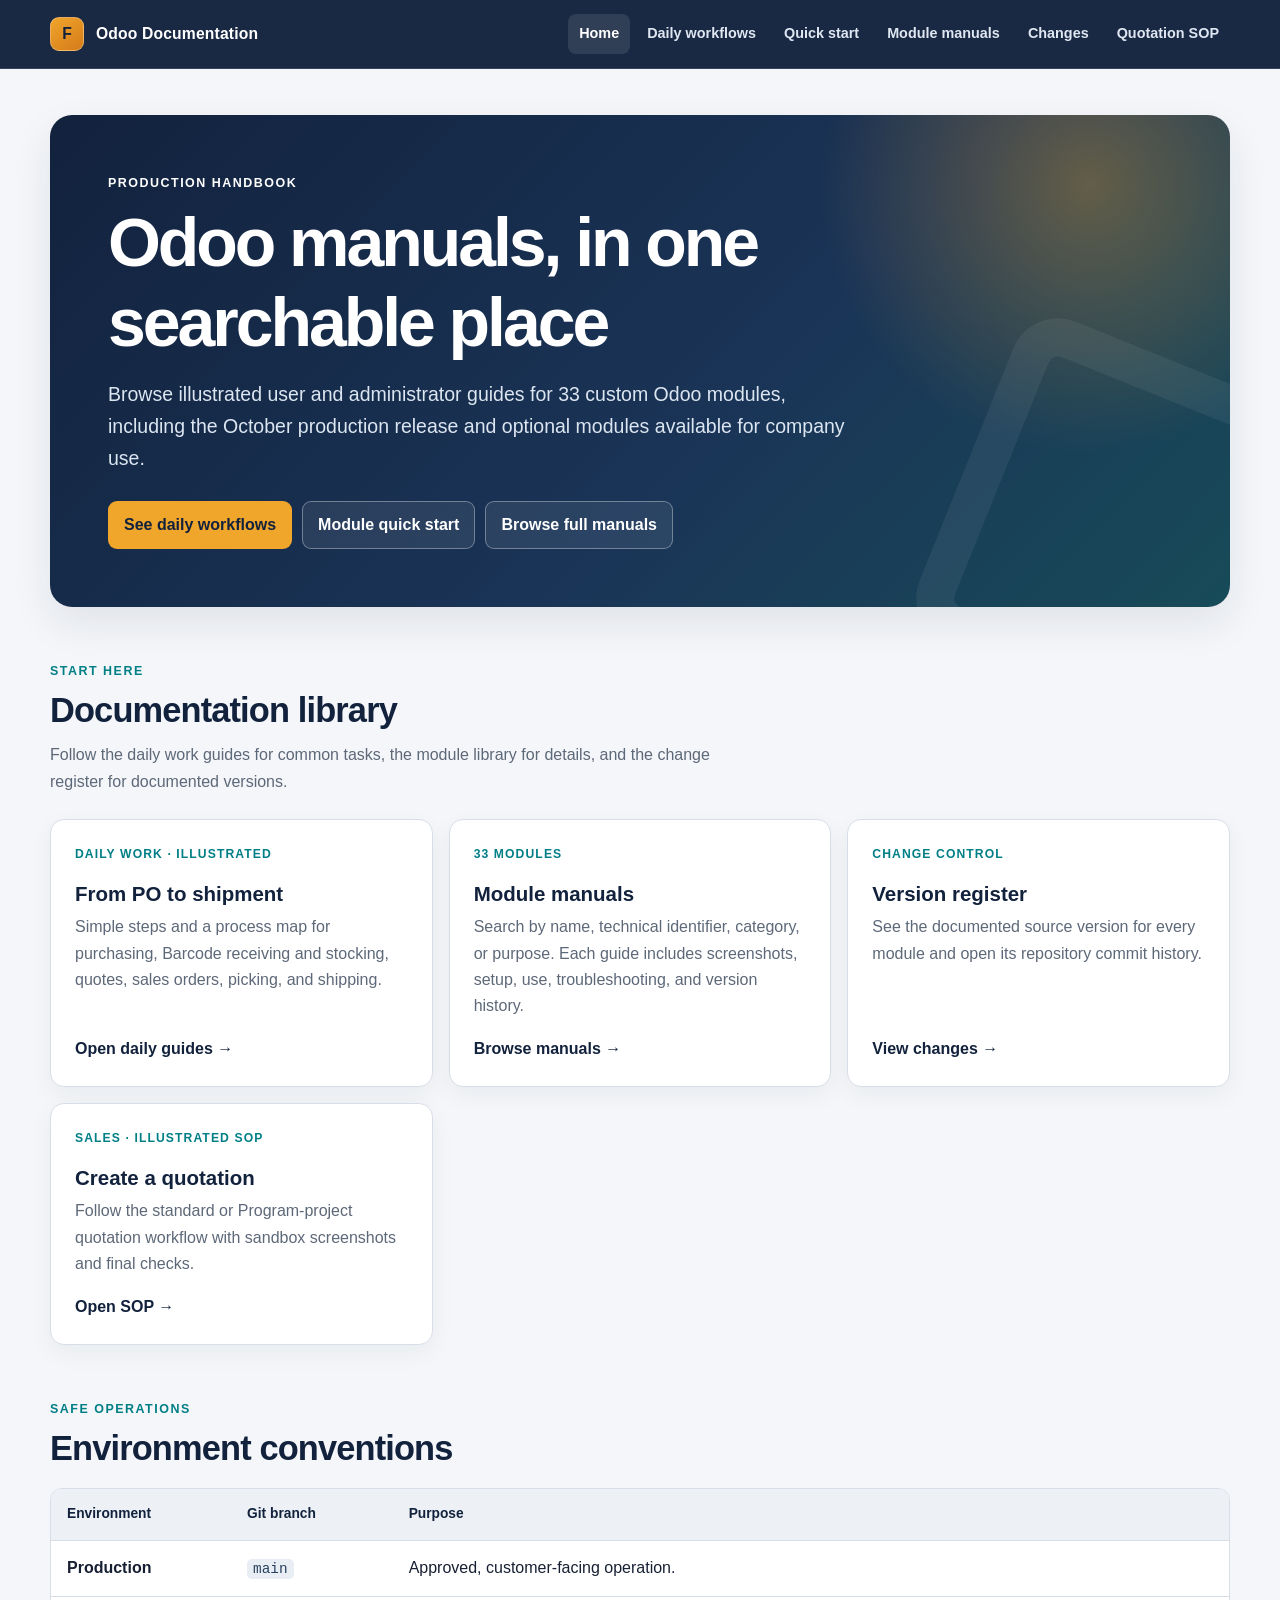
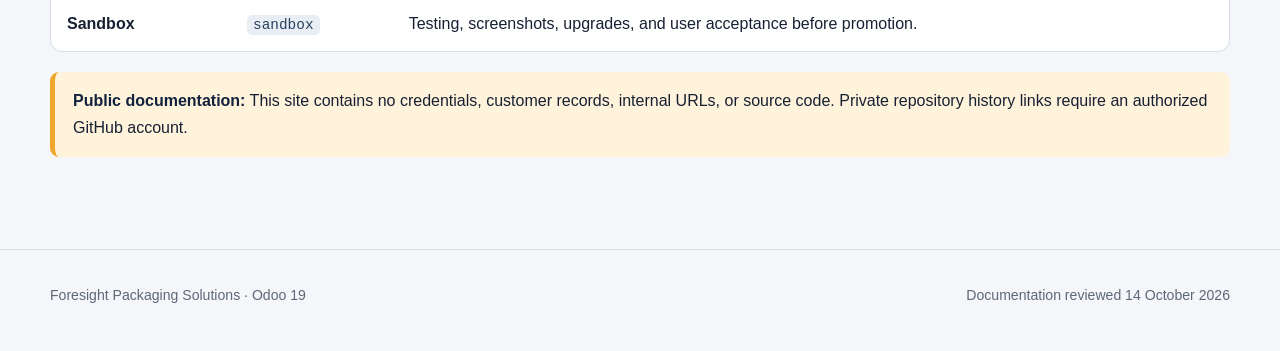
==== commit b6cae5de: "Add illustrated daily Odoo workflows and process map" ====
--- a/docs/index.html
+++ b/docs/index.html
@@ -11,17 +11,18 @@
 </head>
 <body>
   <a class="skip-link" href="#main">Skip to documentation</a>
-  <header class="site-header"><div class="header-inner"><a class="brand" href="index.html"><span class="brand-mark">F</span><span>Odoo Documentation</span></a><nav class="site-nav"><a href="index.html" aria-current="page">Home</a><a href="quick-start.html">Quick start</a><a href="modules.html">Module manuals</a><a href="changes.html">Changes</a><a href="quotation-sop.html">Quotation SOP</a></nav></div></header>
+  <header class="site-header"><div class="header-inner"><a class="brand" href="index.html"><span class="brand-mark">F</span><span>Odoo Documentation</span></a><nav class="site-nav"><a href="index.html" aria-current="page">Home</a><a href="daily-workflows.html">Daily workflows</a><a href="quick-start.html">Quick start</a><a href="modules.html">Module manuals</a><a href="changes.html">Changes</a><a href="quotation-sop.html">Quotation SOP</a></nav></div></header>
   <main id="main" class="page-shell">
     <section class="hero" aria-labelledby="home-title">
       <p class="eyebrow">Production handbook</p>
       <h1 id="home-title">Odoo manuals, in one searchable place</h1>
       <p class="lede">Browse illustrated user and administrator guides for 33 custom Odoo modules, including the October production release and optional modules available for company use.</p>
-      <div class="hero-actions"><a class="button button-primary" href="quick-start.html">Open quick start</a><a class="button button-secondary" href="modules.html">Browse full manuals</a></div>
+      <div class="hero-actions"><a class="button button-primary" href="daily-workflows.html">See daily workflows</a><a class="button button-secondary" href="quick-start.html">Module quick start</a><a class="button button-secondary" href="modules.html">Browse full manuals</a></div>
     </section>
     <section class="section" aria-labelledby="guides-title">
-      <p class="eyebrow">Start here</p><h2 id="guides-title">Documentation library</h2><p class="section-intro">Use the module library for day-to-day procedures, the change register to confirm documented versions, and the illustrated SOP for quotation training.</p>
+      <p class="eyebrow">Start here</p><h2 id="guides-title">Documentation library</h2><p class="section-intro">Follow the daily work guides for common tasks, the module library for details, and the change register for documented versions.</p>
       <div class="card-grid">
+        <a class="doc-card" href="daily-workflows.html"><span class="card-kicker">Daily work · Illustrated</span><h3>From PO to shipment</h3><p>Simple steps and a process map for purchasing, Barcode receiving and stocking, quotes, sales orders, picking, and shipping.</p><span class="card-link">Open daily guides</span></a>
         <a class="doc-card" href="modules.html"><span class="card-kicker">33 modules</span><h3>Module manuals</h3><p>Search by name, technical identifier, category, or purpose. Each guide includes screenshots, setup, use, troubleshooting, and version history.</p><span class="card-link">Browse manuals</span></a>
         <a class="doc-card" href="changes.html"><span class="card-kicker">Change control</span><h3>Version register</h3><p>See the documented source version for every module and open its repository commit history.</p><span class="card-link">View changes</span></a>
         <a class="doc-card" href="quotation-sop.html"><span class="card-kicker">Sales · Illustrated SOP</span><h3>Create a quotation</h3><p>Follow the standard or Program-project quotation workflow with sandbox screenshots and final checks.</p><span class="card-link">Open SOP</span></a>
--- a/docs/assets/docs.css
+++ b/docs/assets/docs.css
@@ -115,6 +115,8 @@
   display: flex;
   align-items: center;
   gap: 6px;
+  flex-wrap: wrap;
+  justify-content: flex-end;
 }
 
 .site-nav a {
@@ -840,25 +842,44 @@
 .change-table small { display: block; margin-top: 3px; color: var(--muted); }
 @media (max-width: 880px) { .module-grid { grid-template-columns: repeat(2,minmax(0,1fr)); } }
 @media (max-width: 640px) { .library-tools, .module-grid, .version-panel { grid-template-columns: 1fr; } .library-head { padding: 24px; } }
-.quick-rules { display: grid; grid-template-columns: repeat(3,minmax(0,1fr)); gap: 12px; margin-top: 22px; }
-.quick-rules div { display: flex; padding: 14px; border: 1px solid var(--line); border-radius: 10px; background: #f8fafc; align-items: center; gap: 12px; }
-.quick-rules strong { display: grid; width: 32px; height: 32px; flex: 0 0 auto; border-radius: 9px; background: var(--navy); color: #fff; place-items: center; }
-.quick-rules span { color: var(--muted); font-size: .9rem; }
 .quick-start-list { margin-top: 38px; }
 .quick-category { margin-bottom: 44px; }
 .quick-category-head h2 { margin-bottom: 18px; }
-.quick-grid { display: grid; grid-template-columns: repeat(2,minmax(0,1fr)); gap: 14px; }
-.quick-card { display: flex; min-height: 260px; padding: 22px; border: 1px solid var(--line); border-radius: var(--radius); background: var(--paper); flex-direction: column; }
-.quick-card > div { display: flex; align-items: flex-start; justify-content: space-between; gap: 14px; }
-.quick-card h3 { max-width: 72%; }
-.quick-card dl { margin: 12px 0 18px; }
-.quick-card dt { margin-top: 11px; color: var(--navy); font-size: .8rem; font-weight: 800; letter-spacing: .04em; text-transform: uppercase; }
-.quick-card dd { margin: 3px 0 0; color: var(--muted); }
-.quick-card a { margin-top: auto; font-weight: 740; }
-@media (max-width: 880px) { .quick-rules { grid-template-columns: 1fr; } }
-@media (max-width: 640px) { .quick-grid { grid-template-columns: 1fr; } }
+.quick-grid { display: grid; grid-template-columns: 1fr; gap: 18px; }
+.quick-card { display: grid; grid-template-columns: minmax(0,1fr) minmax(0,1.1fr); gap: 26px; padding: 24px; border: 1px solid var(--line); border-radius: var(--radius); background: var(--paper); }
+.quick-card h3 { margin: 4px 0 0; }
+.quick-card-copy { display: flex; flex-direction: column; align-items: flex-start; }
+.quick-card-copy .eyebrow { margin: 0; }
+.quick-steps { margin: 16px 0 22px; padding-left: 22px; color: var(--muted); }
+.quick-steps li { padding-left: 4px; margin-bottom: 9px; }
+.quick-steps li::marker { color: var(--teal); font-weight: 800; }
+.quick-card-copy > a { margin-top: auto; font-weight: 740; }
+.quick-shot { margin: 0; align-self: start; }
+.quick-shot a { display: block; border: 1px solid var(--line); border-radius: 10px; overflow: hidden; background: #f6f8fb; }
+.quick-shot img { display: block; width: 100%; max-height: 360px; object-fit: contain; object-position: top; }
+.quick-shot figcaption { margin-top: 8px; color: var(--muted); font-size: .86rem; }
+@media (max-width: 880px) { .quick-card { grid-template-columns: 1fr; } }
 .illustrated-walkthrough { margin-top: 32px; }
 .walkthrough-part { margin-top: 34px; padding-top: 30px; border-top: 1px solid var(--line); }
 .walkthrough-part:first-child { margin-top: 0; }
 .step-label { margin-bottom: 5px; color: var(--teal); font-size: .78rem; font-weight: 800; letter-spacing: .1em; text-transform: uppercase; }
+
+/* Daily operations map */
+.flow-lane { margin: 20px 0 24px; }
+.flow-lane h3 { margin-bottom: 12px; }
+.flow-steps { display: grid; grid-template-columns: repeat(4, minmax(0, 1fr)); gap: 20px; margin: 0; padding: 0; list-style: none; }
+.flow-steps li { position: relative; min-width: 0; }
+.flow-steps li:not(:last-child)::after { position: absolute; top: 45%; right: -18px; color: var(--teal); content: '→'; font-size: 1.35rem; font-weight: 800; }
+.flow-steps a, .flow-steps .flow-result > span { display: flex; min-height: 120px; padding: 15px; border: 1px solid #b9d9da; border-radius: 12px; background: var(--teal-soft); color: var(--ink); flex-direction: column; text-decoration: none; }
+.flow-steps a:hover { border-color: var(--teal); box-shadow: 0 6px 18px rgba(0, 127, 134, .12); }
+.flow-steps small { color: var(--teal); font-size: .72rem; font-weight: 800; letter-spacing: .09em; text-transform: uppercase; }
+.flow-steps strong { margin: 3px 0; color: var(--navy); line-height: 1.2; }
+.flow-steps span { color: var(--muted); font-size: .84rem; line-height: 1.3; }
+.flow-steps .flow-result > span { border-color: #badcc7; background: var(--green-soft); }
+.outbound .flow-steps a { border-color: #e9d5ad; background: var(--amber-soft); }
+.outbound .flow-steps small, .outbound .flow-steps li:not(:last-child)::after { color: #9a620e; }
+.flow-note { margin: 4px 0 0; color: var(--muted); font-size: .93rem; }
+.daily-guide-grid .guide-section { max-width: 900px; margin: 0 auto 28px; }
+@media (max-width: 760px) { .flow-steps { grid-template-columns: repeat(2, minmax(0, 1fr)); } .flow-steps li:nth-child(2)::after { display: none; } }
+@media (max-width: 500px) { .flow-steps { grid-template-columns: 1fr; gap: 24px; } .flow-steps li:not(:last-child)::after { top: auto; right: 50%; bottom: -25px; transform: translateX(50%) rotate(90deg); } .flow-steps li:nth-child(2)::after { display: block; } }
 .walkthrough-part h3 { font-size: 1.45rem; }
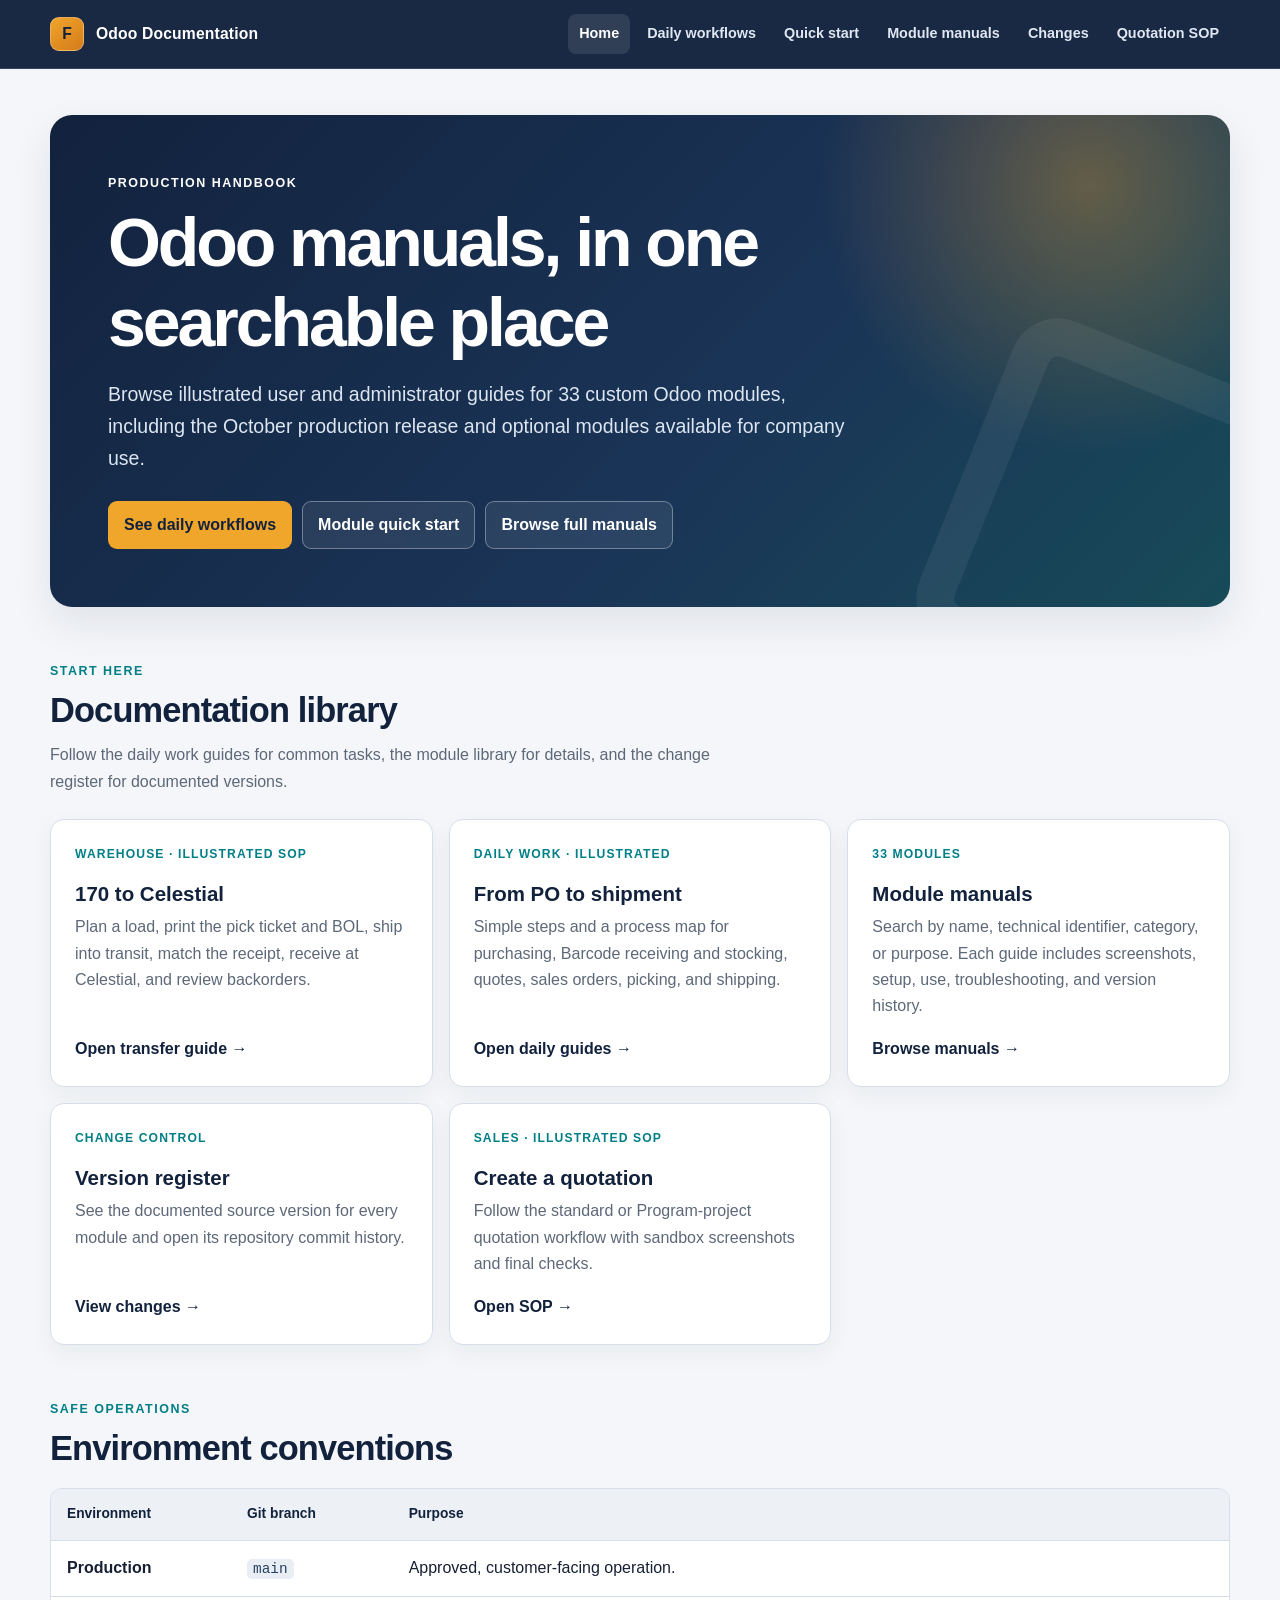
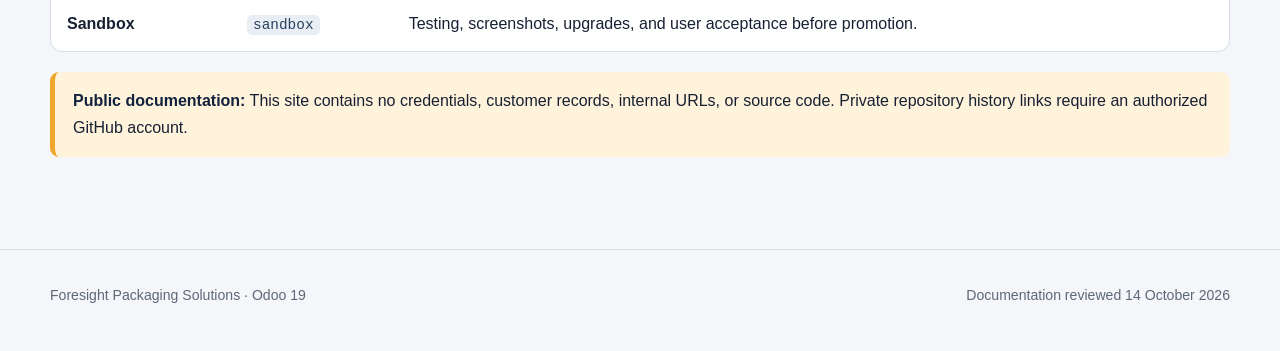
==== commit 280f2331: "Document 170 to Celestial transfers with eight sandbox screenshots" ====
--- a/docs/index.html
+++ b/docs/index.html
@@ -22,6 +22,7 @@
     <section class="section" aria-labelledby="guides-title">
       <p class="eyebrow">Start here</p><h2 id="guides-title">Documentation library</h2><p class="section-intro">Follow the daily work guides for common tasks, the module library for details, and the change register for documented versions.</p>
       <div class="card-grid">
+        <a class="doc-card" href="170-to-celestial.html"><span class="card-kicker">Warehouse · Illustrated SOP</span><h3>170 to Celestial</h3><p>Plan a load, print the pick ticket and BOL, ship into transit, match the receipt, receive at Celestial, and review backorders.</p><span class="card-link">Open transfer guide</span></a>
         <a class="doc-card" href="daily-workflows.html"><span class="card-kicker">Daily work · Illustrated</span><h3>From PO to shipment</h3><p>Simple steps and a process map for purchasing, Barcode receiving and stocking, quotes, sales orders, picking, and shipping.</p><span class="card-link">Open daily guides</span></a>
         <a class="doc-card" href="modules.html"><span class="card-kicker">33 modules</span><h3>Module manuals</h3><p>Search by name, technical identifier, category, or purpose. Each guide includes screenshots, setup, use, troubleshooting, and version history.</p><span class="card-link">Browse manuals</span></a>
         <a class="doc-card" href="changes.html"><span class="card-kicker">Change control</span><h3>Version register</h3><p>See the documented source version for every module and open its repository commit history.</p><span class="card-link">View changes</span></a>
--- a/docs/assets/docs.css
+++ b/docs/assets/docs.css
@@ -883,3 +883,5 @@
 @media (max-width: 760px) { .flow-steps { grid-template-columns: repeat(2, minmax(0, 1fr)); } .flow-steps li:nth-child(2)::after { display: none; } }
 @media (max-width: 500px) { .flow-steps { grid-template-columns: 1fr; gap: 24px; } .flow-steps li:not(:last-child)::after { top: auto; right: 50%; bottom: -25px; transform: translateX(50%) rotate(90deg); } .flow-steps li:nth-child(2)::after { display: block; } }
 .walkthrough-part h3 { font-size: 1.45rem; }
+
+.quick-card-text { grid-template-columns: 1fr; }
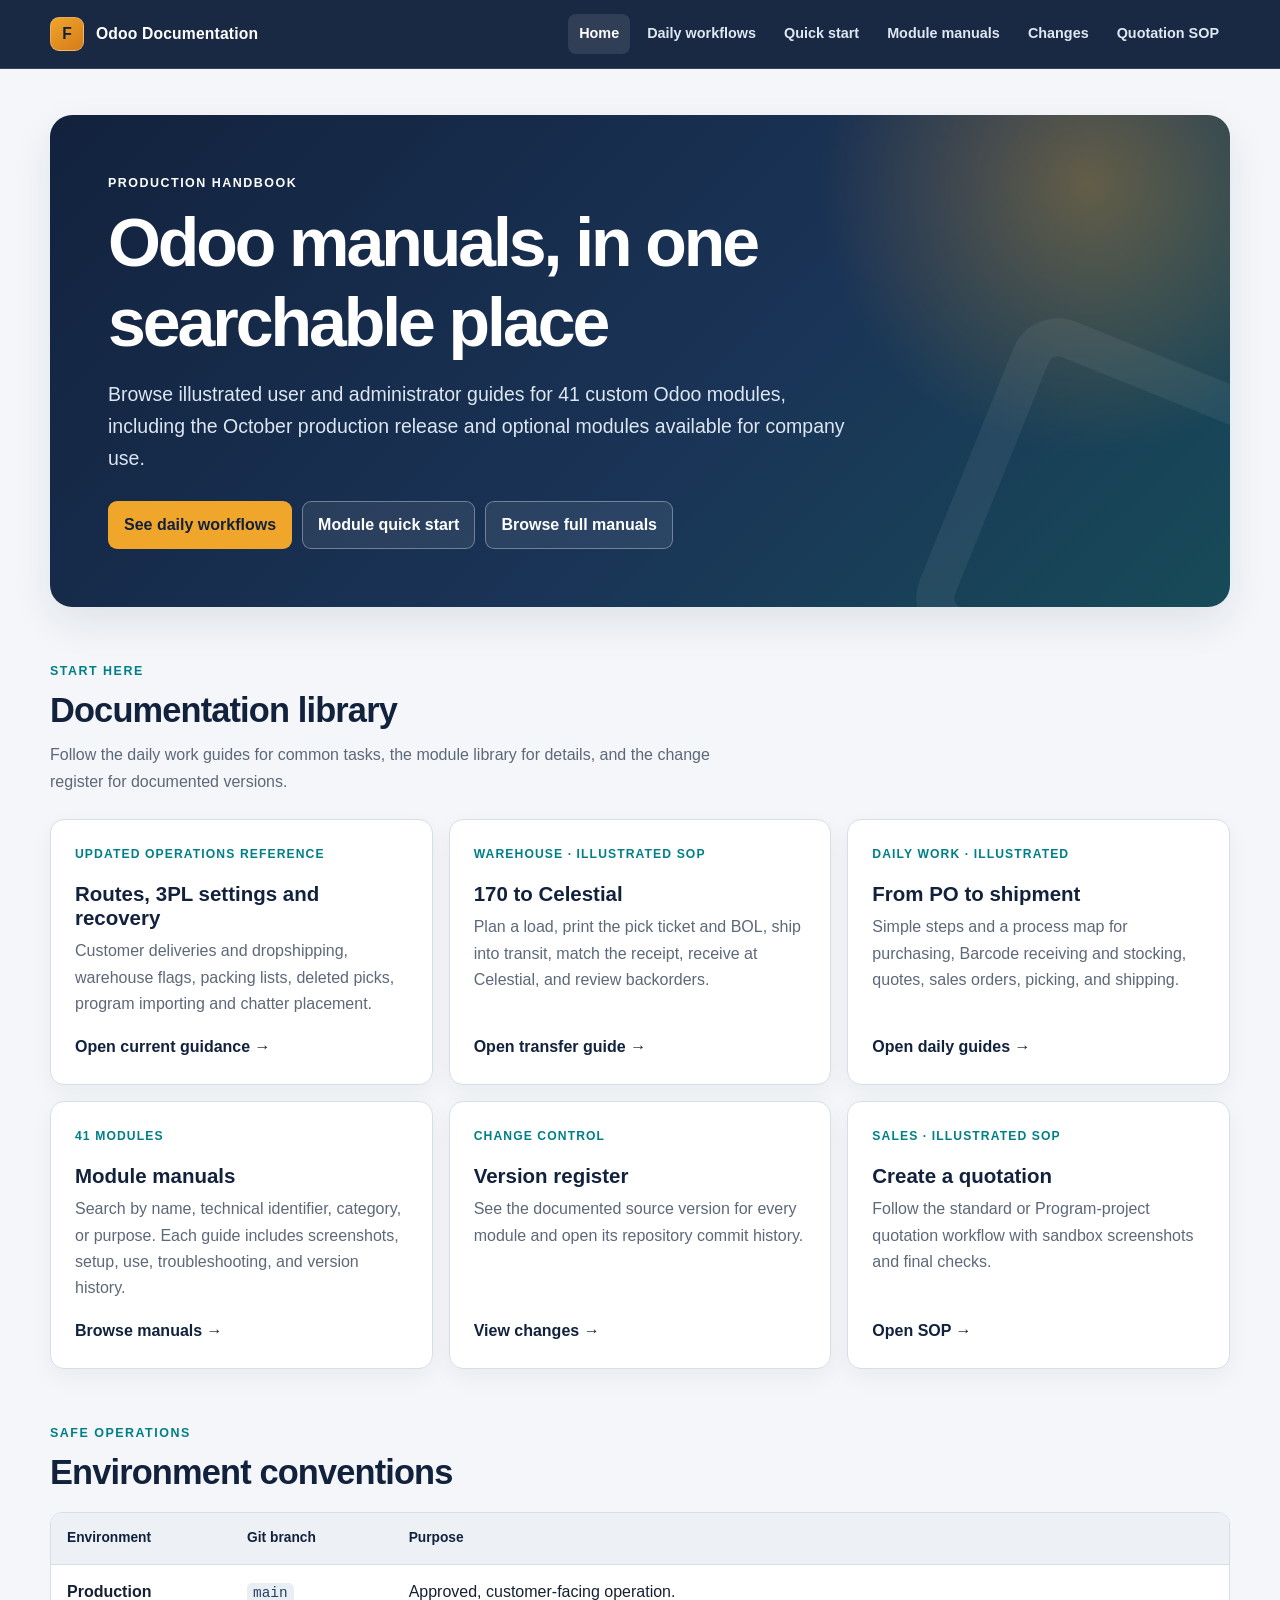
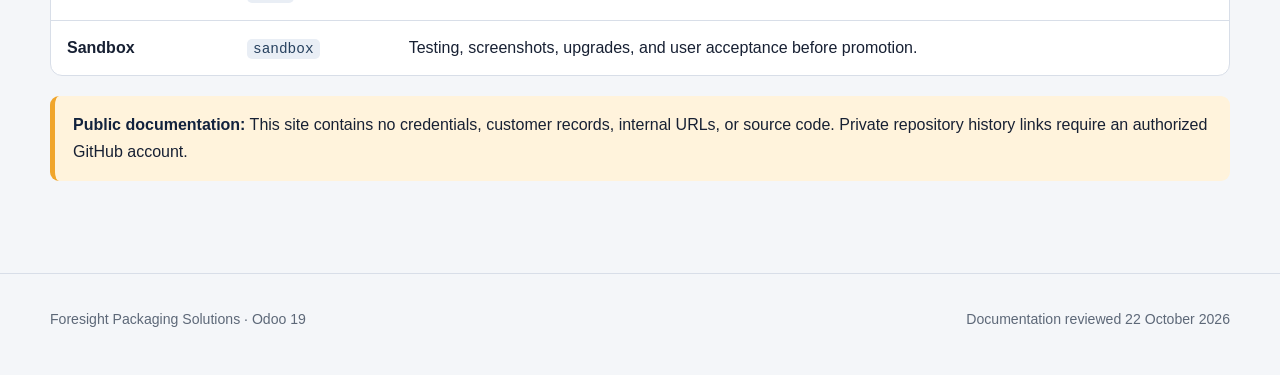
==== commit c2113032: "Refresh all 41 Odoo manuals and verify environment source versions" ====
--- a/docs/index.html
+++ b/docs/index.html
@@ -16,21 +16,21 @@
     <section class="hero" aria-labelledby="home-title">
       <p class="eyebrow">Production handbook</p>
       <h1 id="home-title">Odoo manuals, in one searchable place</h1>
-      <p class="lede">Browse illustrated user and administrator guides for 33 custom Odoo modules, including the October production release and optional modules available for company use.</p>
+      <p class="lede">Browse illustrated user and administrator guides for 41 custom Odoo modules, including the October production release and optional modules available for company use.</p>
       <div class="hero-actions"><a class="button button-primary" href="daily-workflows.html">See daily workflows</a><a class="button button-secondary" href="quick-start.html">Module quick start</a><a class="button button-secondary" href="modules.html">Browse full manuals</a></div>
     </section>
     <section class="section" aria-labelledby="guides-title">
       <p class="eyebrow">Start here</p><h2 id="guides-title">Documentation library</h2><p class="section-intro">Follow the daily work guides for common tasks, the module library for details, and the change register for documented versions.</p>
-      <div class="card-grid">
+      <div class="card-grid"><a class="doc-card" href="operations-reference.html"><span class="card-kicker">Updated operations reference</span><h3>Routes, 3PL settings and recovery</h3><p>Customer deliveries and dropshipping, warehouse flags, packing lists, deleted picks, program importing and chatter placement.</p><span class="card-link">Open current guidance</span></a>
         <a class="doc-card" href="170-to-celestial.html"><span class="card-kicker">Warehouse · Illustrated SOP</span><h3>170 to Celestial</h3><p>Plan a load, print the pick ticket and BOL, ship into transit, match the receipt, receive at Celestial, and review backorders.</p><span class="card-link">Open transfer guide</span></a>
         <a class="doc-card" href="daily-workflows.html"><span class="card-kicker">Daily work · Illustrated</span><h3>From PO to shipment</h3><p>Simple steps and a process map for purchasing, Barcode receiving and stocking, quotes, sales orders, picking, and shipping.</p><span class="card-link">Open daily guides</span></a>
-        <a class="doc-card" href="modules.html"><span class="card-kicker">33 modules</span><h3>Module manuals</h3><p>Search by name, technical identifier, category, or purpose. Each guide includes screenshots, setup, use, troubleshooting, and version history.</p><span class="card-link">Browse manuals</span></a>
+        <a class="doc-card" href="modules.html"><span class="card-kicker">41 modules</span><h3>Module manuals</h3><p>Search by name, technical identifier, category, or purpose. Each guide includes screenshots, setup, use, troubleshooting, and version history.</p><span class="card-link">Browse manuals</span></a>
         <a class="doc-card" href="changes.html"><span class="card-kicker">Change control</span><h3>Version register</h3><p>See the documented source version for every module and open its repository commit history.</p><span class="card-link">View changes</span></a>
         <a class="doc-card" href="quotation-sop.html"><span class="card-kicker">Sales · Illustrated SOP</span><h3>Create a quotation</h3><p>Follow the standard or Program-project quotation workflow with sandbox screenshots and final checks.</p><span class="card-link">Open SOP</span></a>
       </div>
     </section>
     <section class="section" aria-labelledby="environment-title"><p class="eyebrow">Safe operations</p><h2 id="environment-title">Environment conventions</h2><table class="environment-table"><thead><tr><th>Environment</th><th>Git branch</th><th>Purpose</th></tr></thead><tbody><tr><td><strong>Production</strong></td><td><code>main</code></td><td>Approved, customer-facing operation.</td></tr><tr><td><strong>Sandbox</strong></td><td><code>sandbox</code></td><td>Testing, screenshots, upgrades, and user acceptance before promotion.</td></tr></tbody></table><div class="callout warning"><strong>Public documentation:</strong> This site contains no credentials, customer records, internal URLs, or source code. Private repository history links require an authorized GitHub account.</div></section>
   </main>
-  <footer class="site-footer"><div class="footer-inner"><p>Foresight Packaging Solutions · Odoo 19</p><p>Documentation reviewed 14 October 2026</p></div></footer>
+  <footer class="site-footer"><div class="footer-inner"><p>Foresight Packaging Solutions · Odoo 19</p><p>Documentation reviewed 22 October 2026</p></div></footer>
 </body>
 </html>
